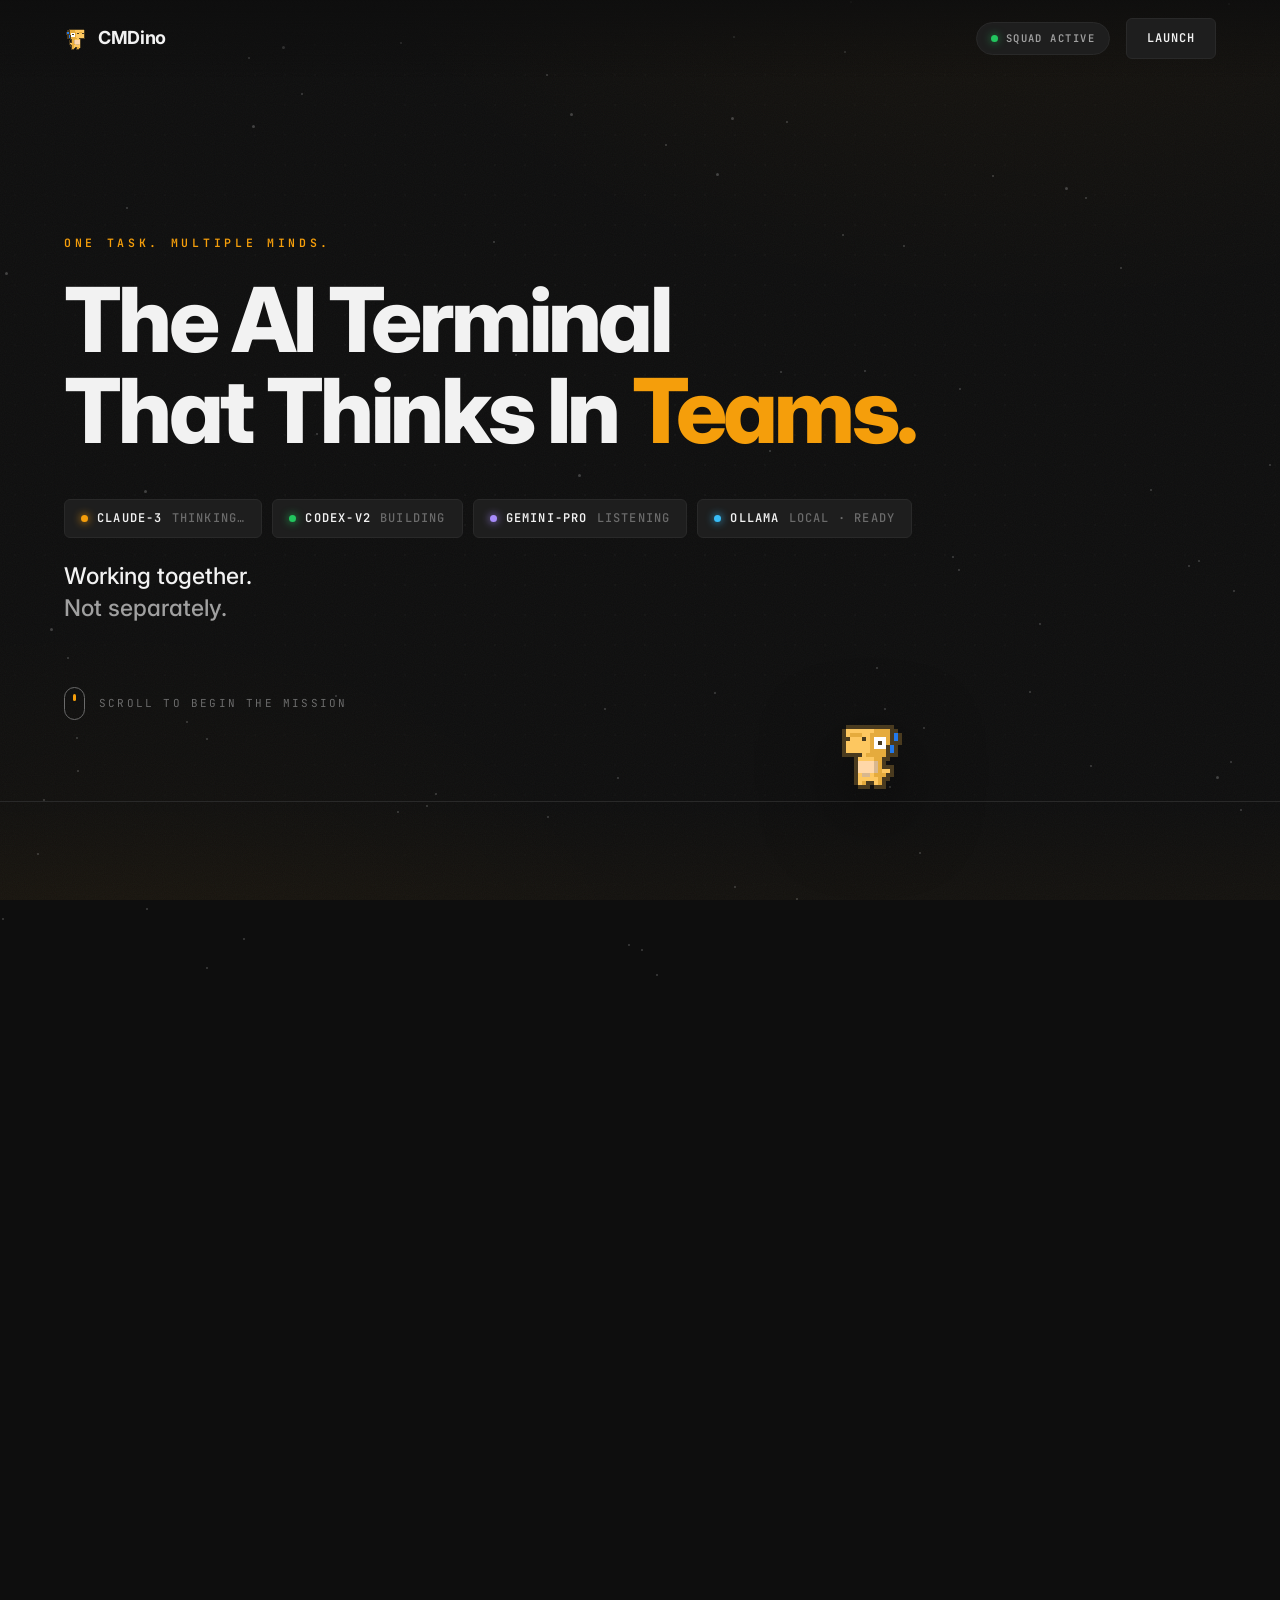
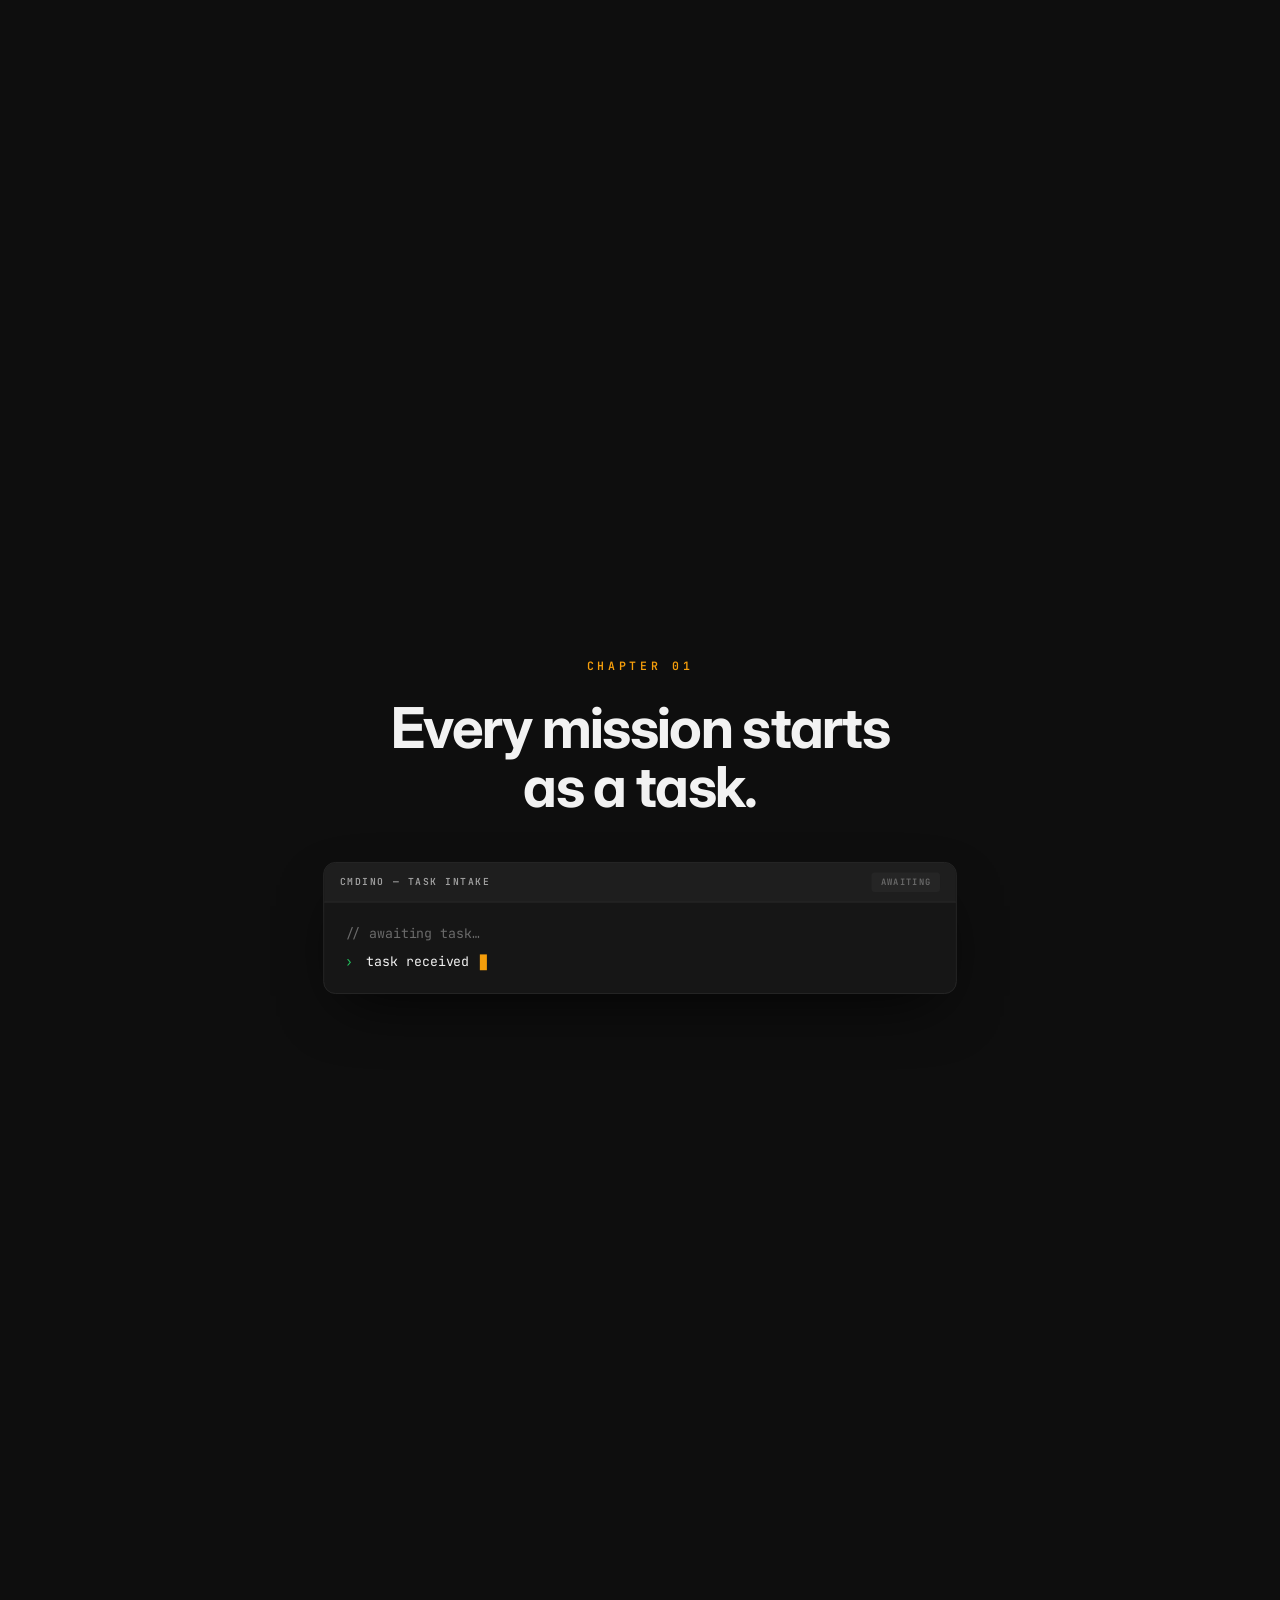
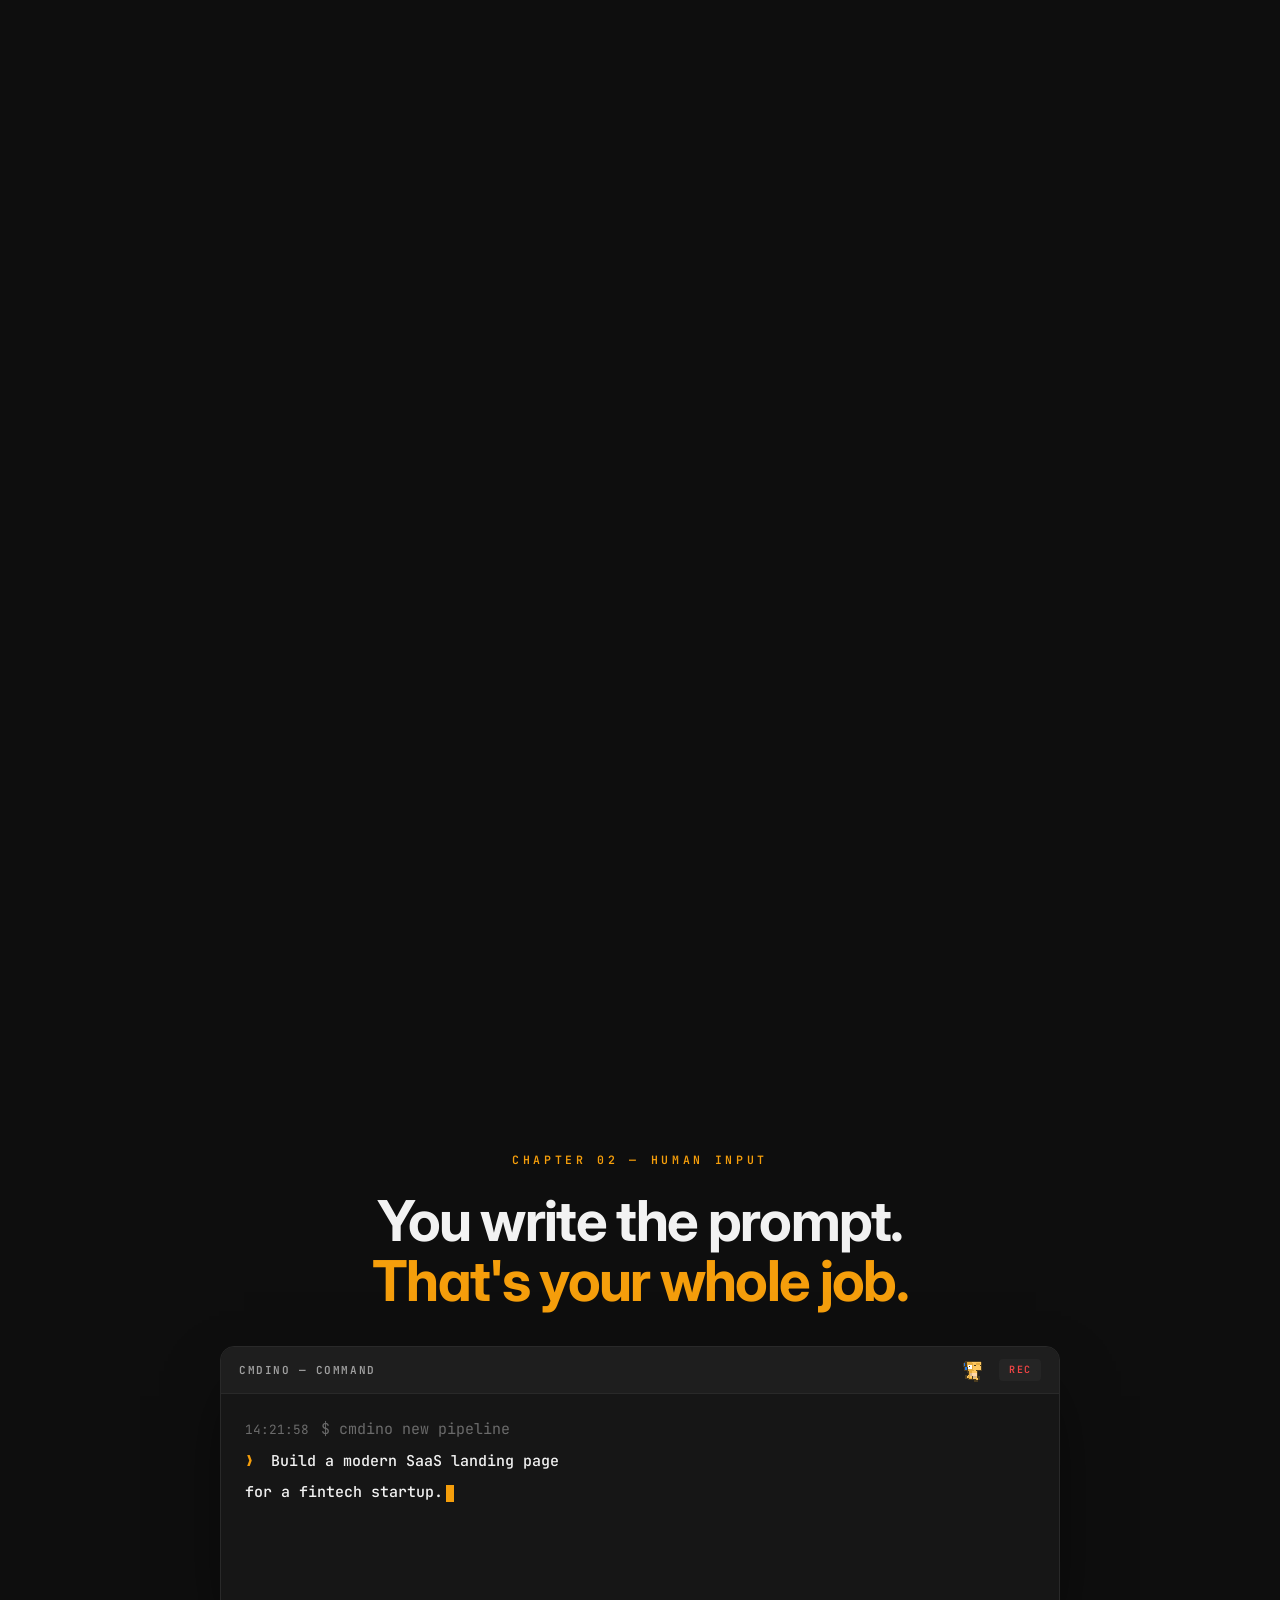
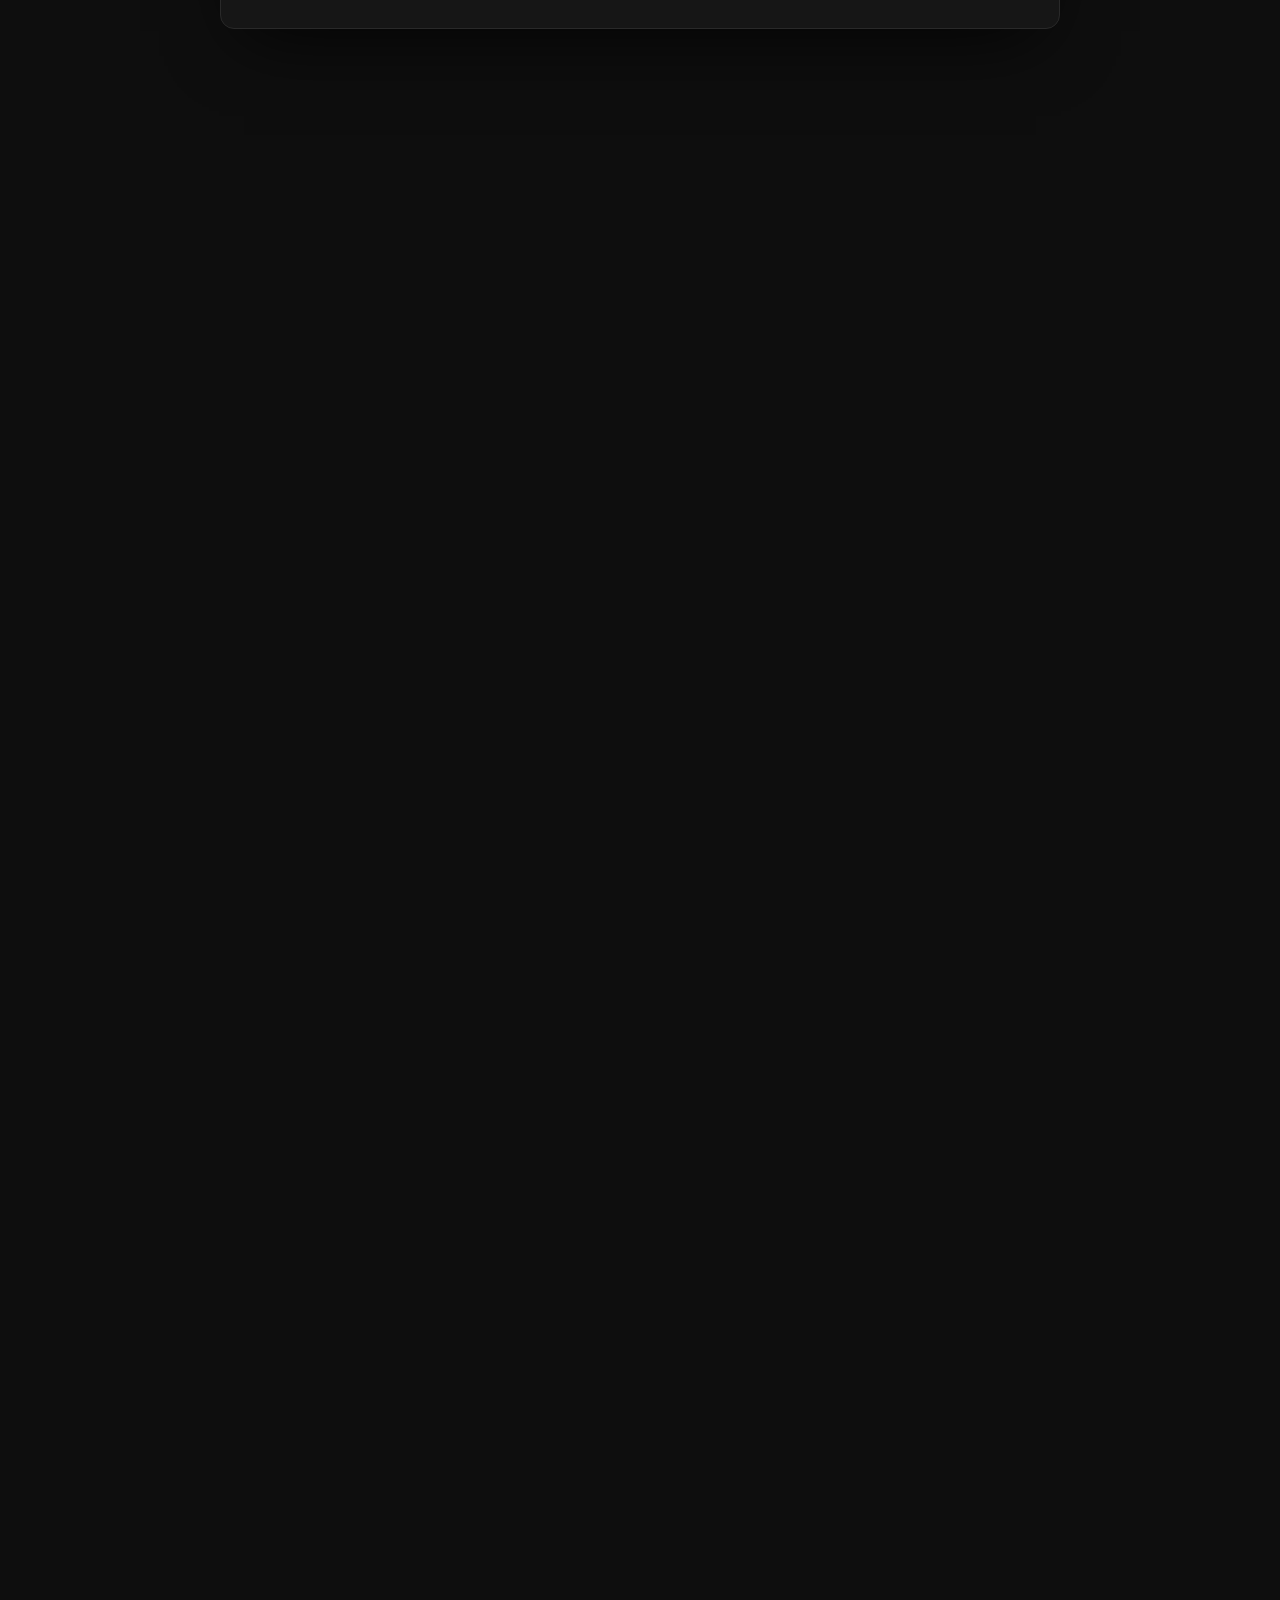
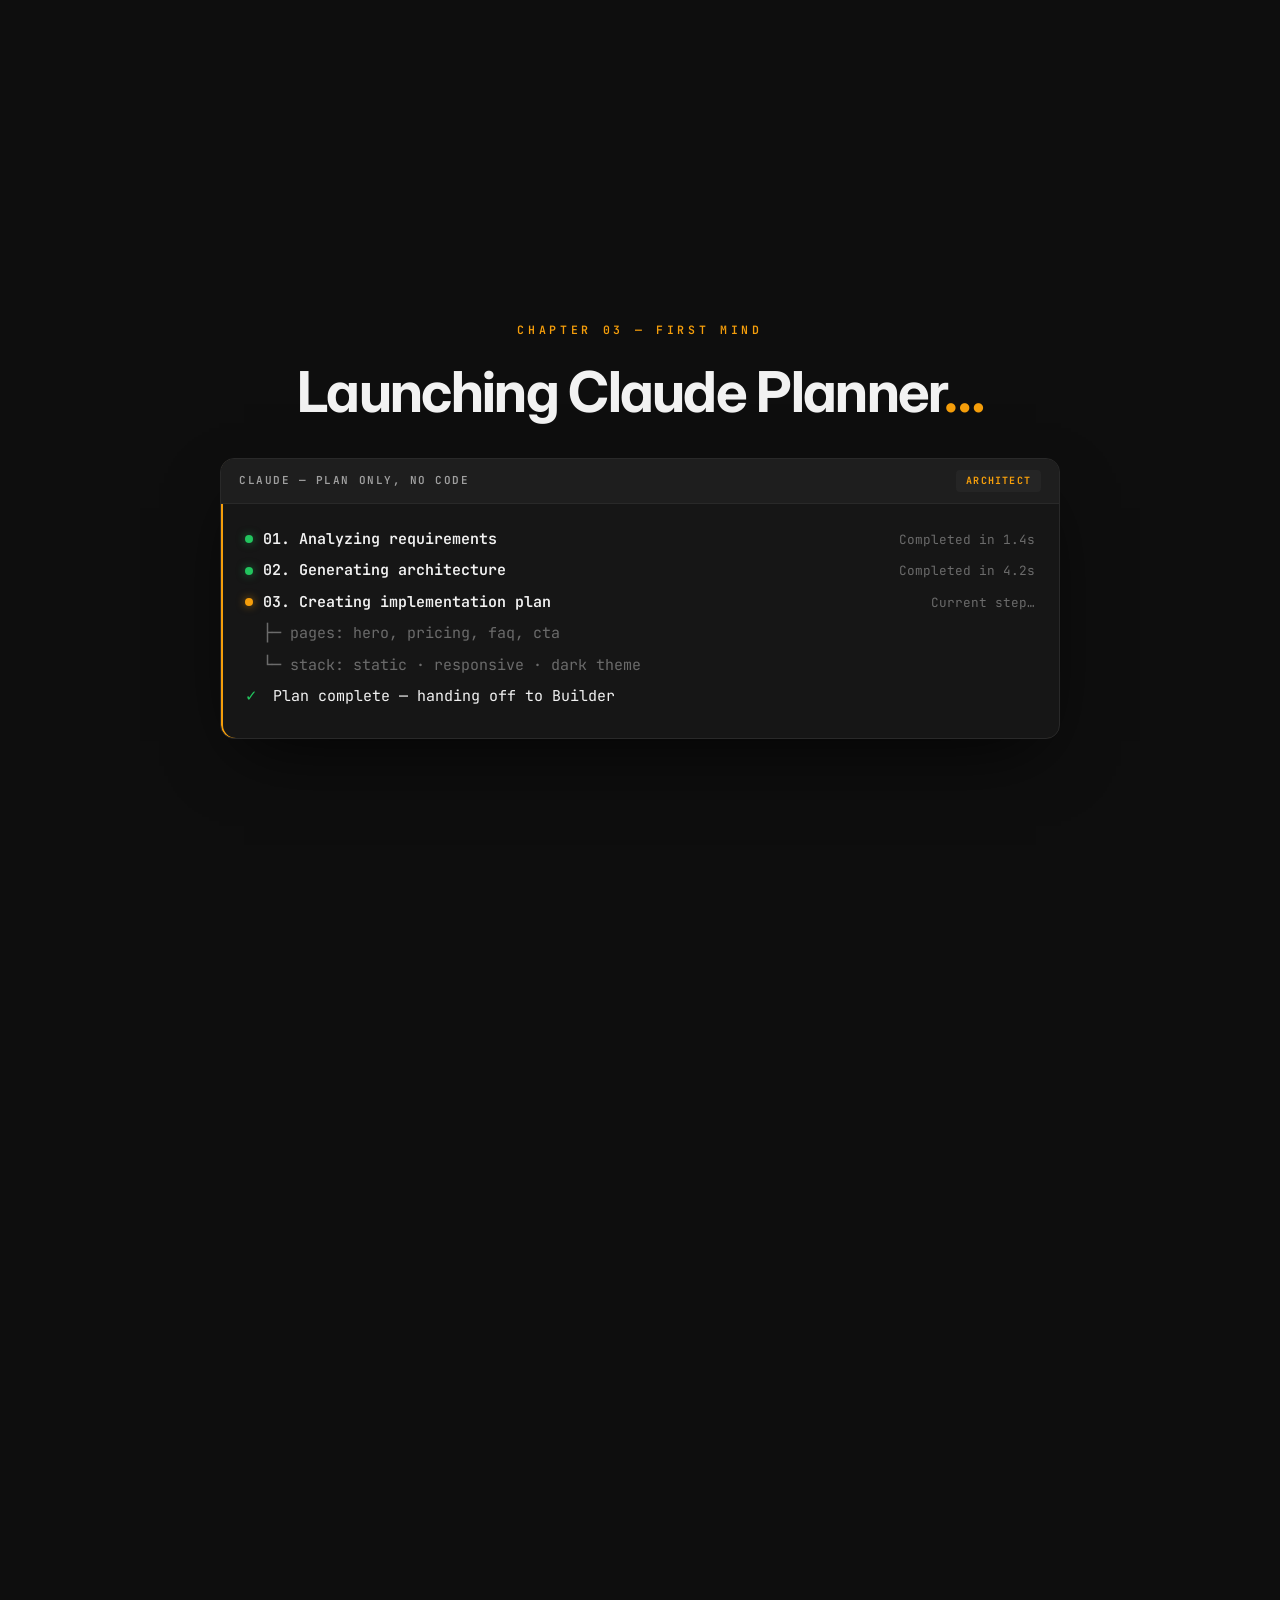
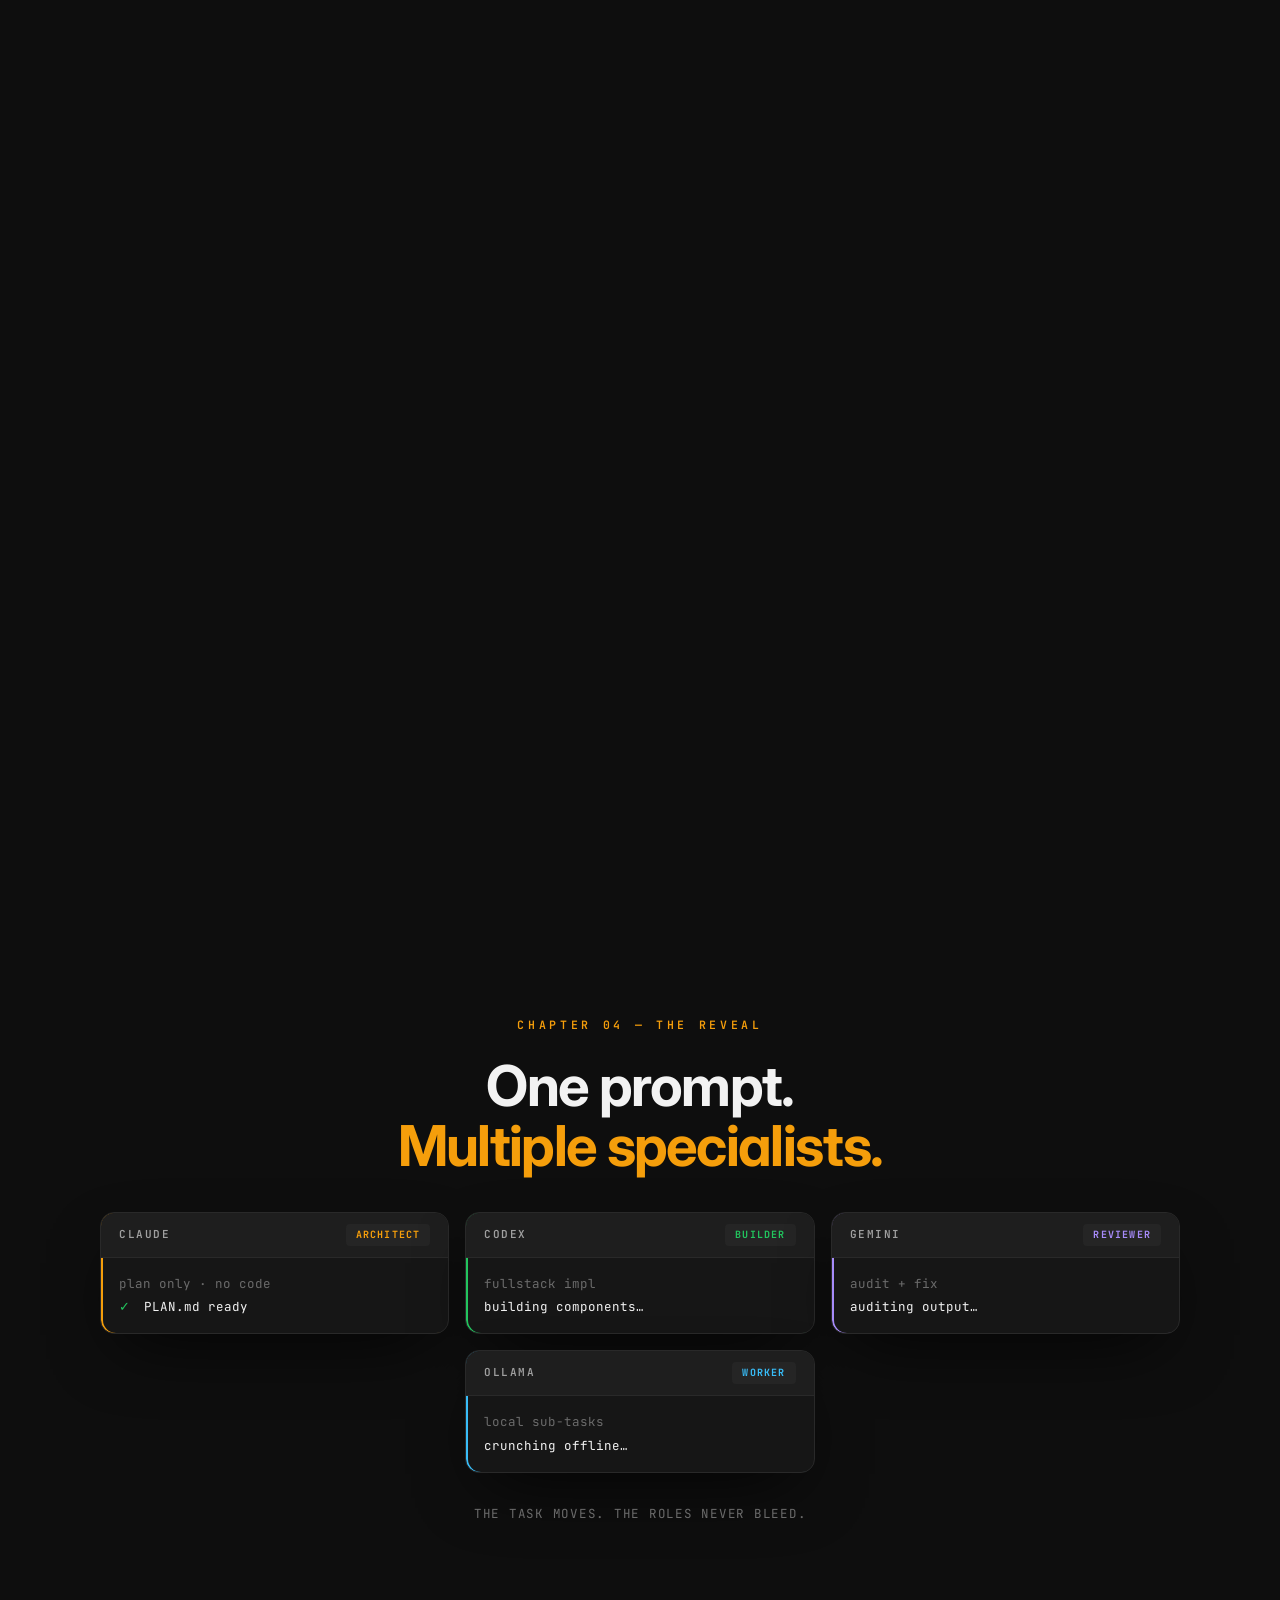
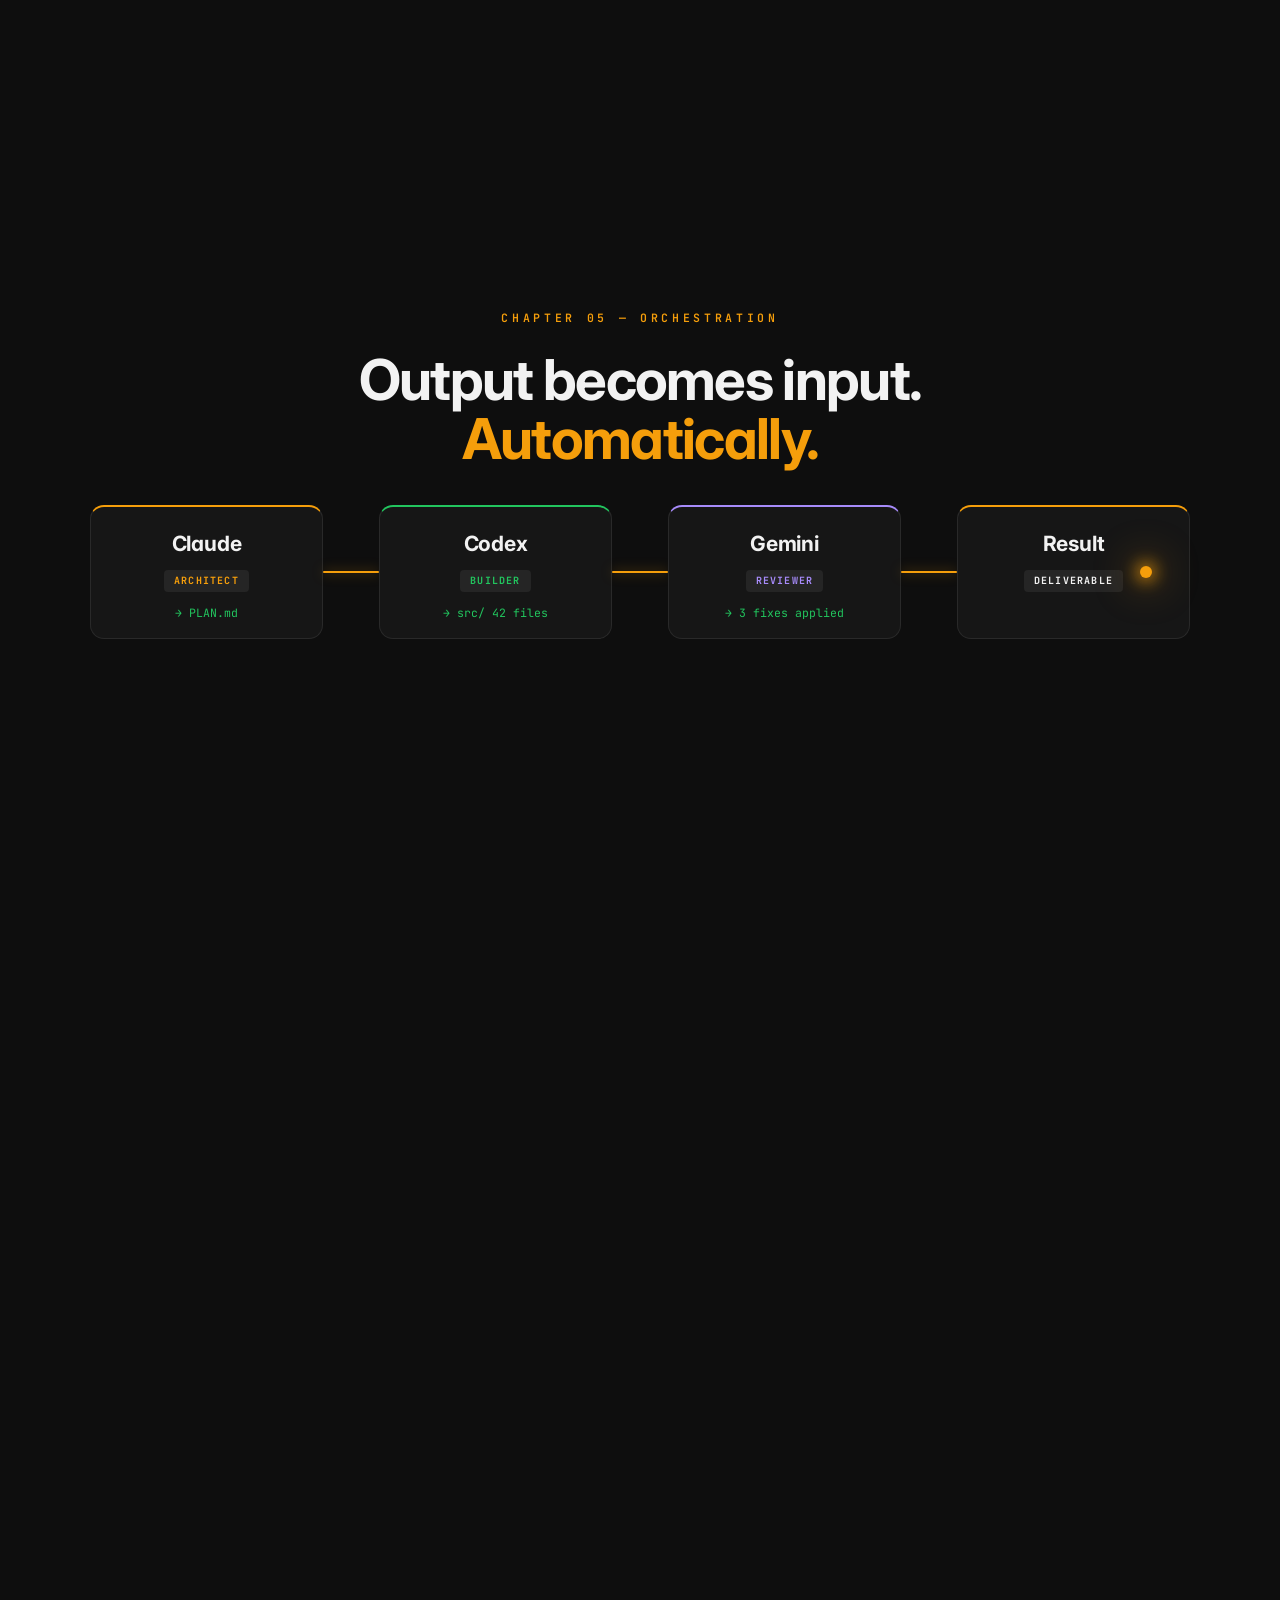
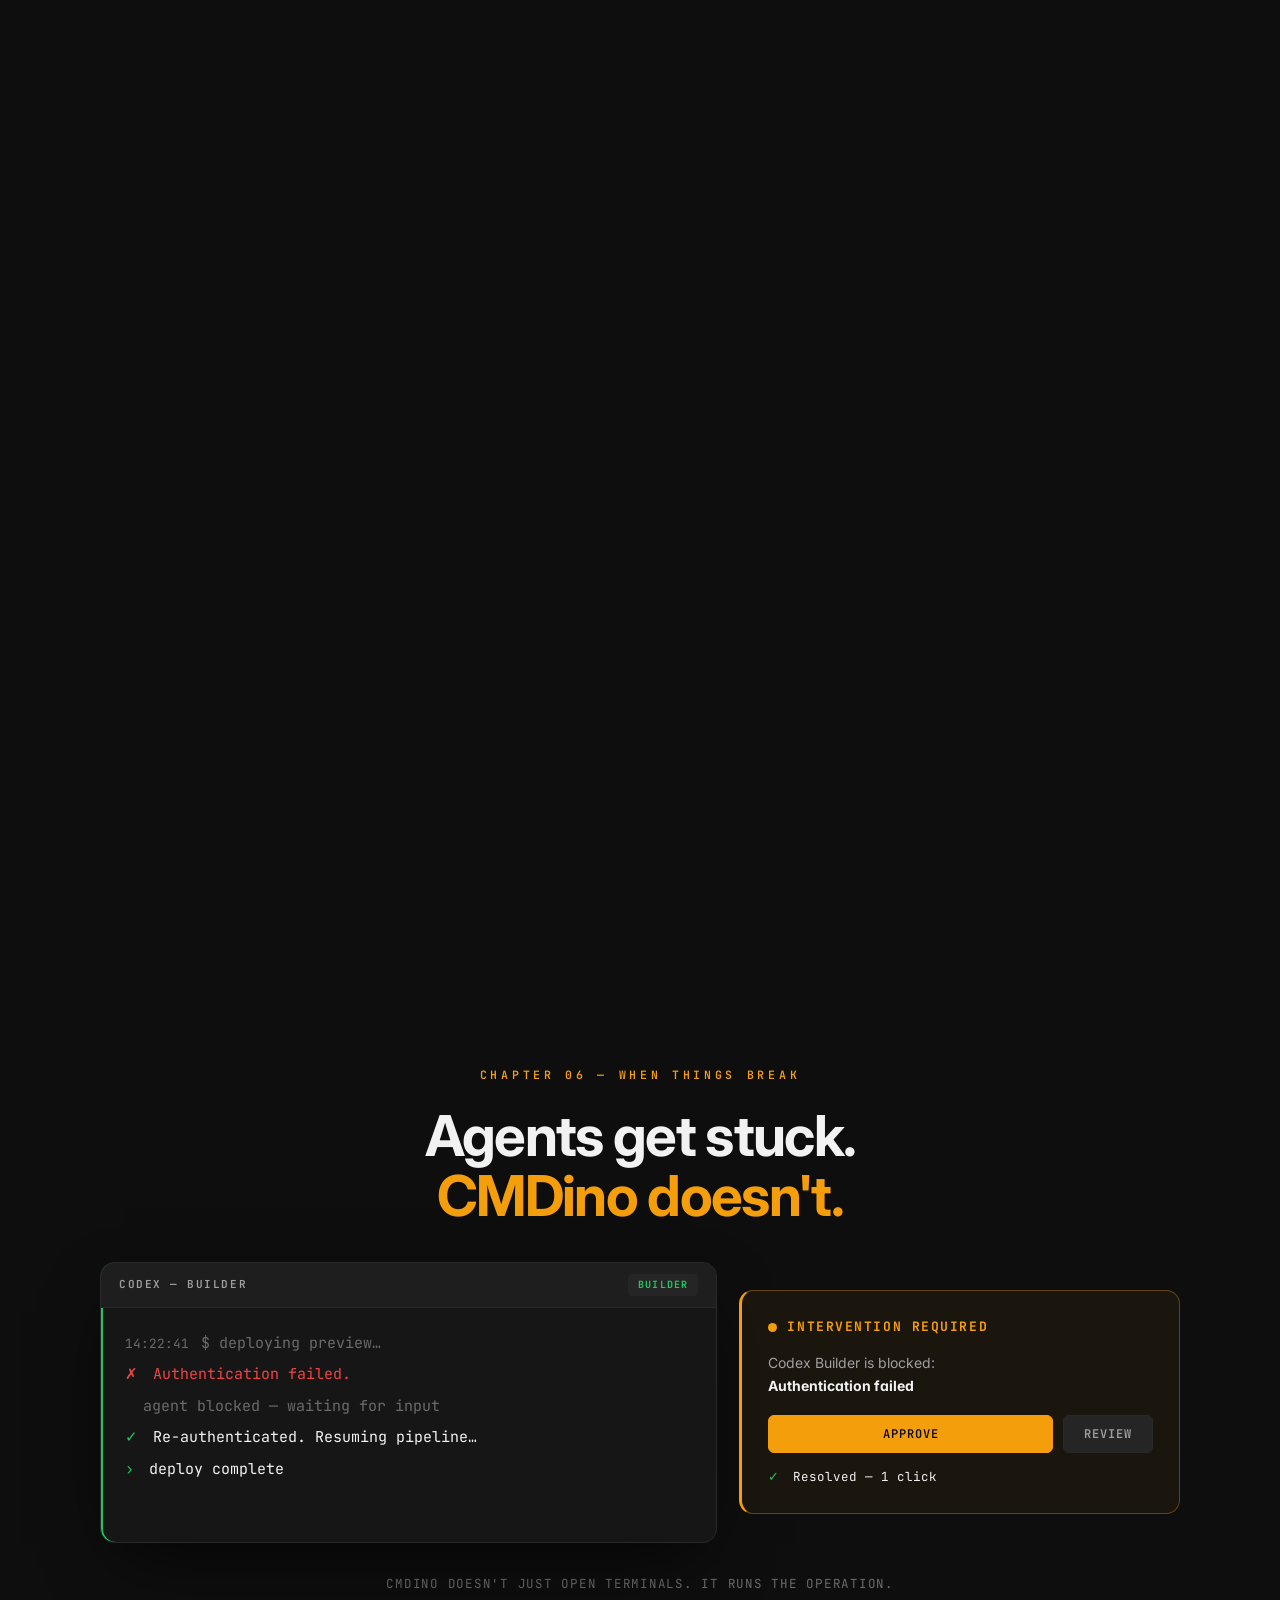
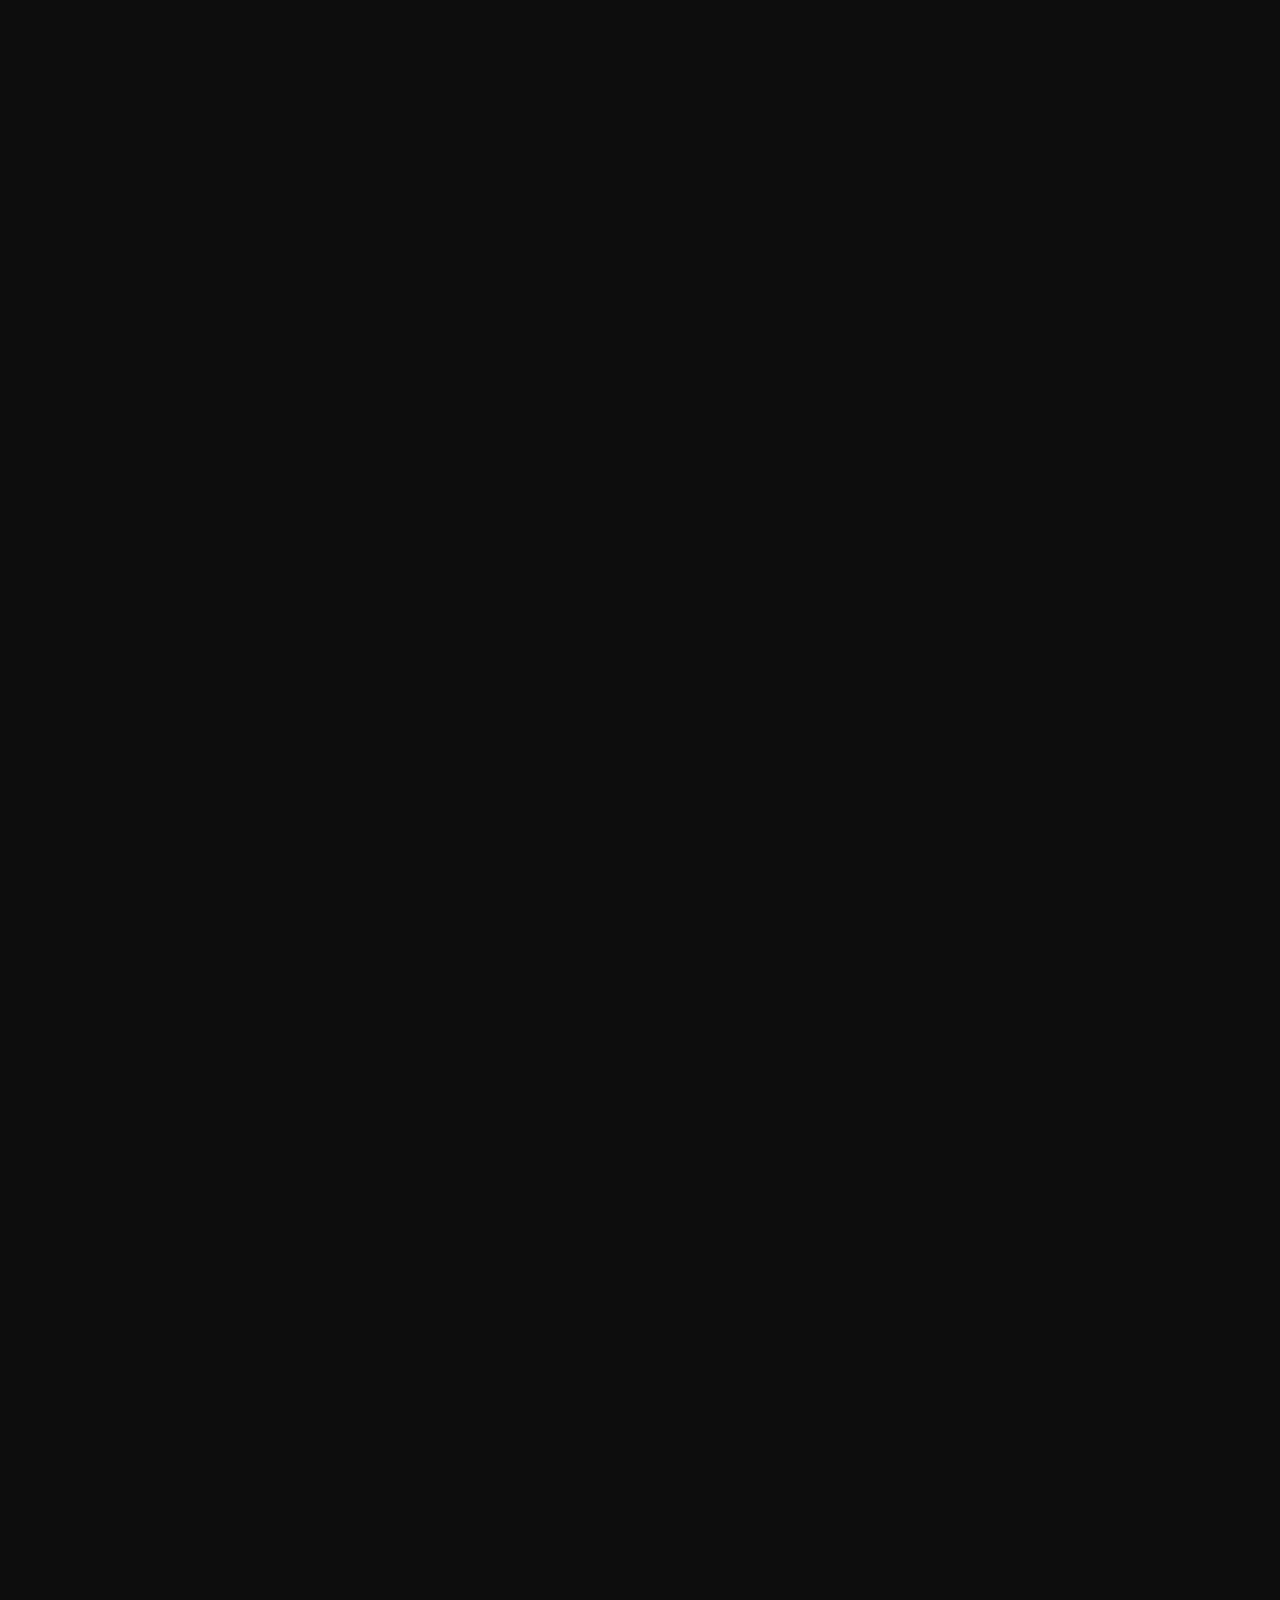
==== index.html @ 9e2d25c4 "Initial commit" ====
<!DOCTYPE html>
<html lang="en">
<head>
<meta charset="UTF-8">
<meta name="viewport" content="width=device-width, initial-scale=1.0">
<title>CMDino — The AI Terminal That Thinks In Teams</title>
<meta name="description" content="CMDino is a multi-agent AI terminal cockpit. Run Claude, Codex, Gemini and Ollama side-by-side and wire them into automated pipelines.">
<link rel="icon" href="data:image/svg+xml,<svg xmlns='http://www.w3.org/2000/svg' viewBox='0 0 100 100'><text y='.9em' font-size='90'>🦖</text></svg>">
<link rel="preconnect" href="https://fonts.googleapis.com">
<link rel="preconnect" href="https://fonts.gstatic.com" crossorigin>
<link href="https://fonts.googleapis.com/css2?family=Inter:wght@400;500;600;700;800&family=JetBrains+Mono:wght@400;500;600;700&display=swap" rel="stylesheet">
<link rel="stylesheet" href="css/style.css">
</head>
<body>

<!-- ambient backdrop -->
<div class="backdrop" aria-hidden="true">
  <div class="bg-gradient"></div>
  <div class="bg-stars" id="stars"></div>
  <div class="bg-grid"></div>
  <div class="bg-noise"></div>
  <div class="ground"></div>
</div>

<!-- scroll progress -->
<div class="progress-bar" id="progressBar" aria-hidden="true"></div>

<!-- header -->
<header class="site-header">
  <a class="wordmark" href="#hero"><span class="logo-dino"></span>CMDino</a>
  <div class="header-right">
    <span class="squad-pill"><i class="sq-dot"></i>SQUAD ACTIVE</span>
    <a class="btn btn-ghost" href="#final">Launch</a>
  </div>
</header>

<!-- the traveling dino (the task) -->
<div class="dino-layer" aria-hidden="true">
  <div class="dino" id="dino"><div class="dino-sprite" id="dinoSprite"></div></div>
</div>

<main>

<!-- ════ 1 · HERO ════ -->
<section class="scene" id="hero" data-scene>
  <div class="vp">
    <div class="hero-inner fade-by-p">
      <p class="kicker">One Task. Multiple Minds.</p>
      <h1 class="display">The AI Terminal<br>That Thinks In <em>Teams.</em></h1>
      <ul class="agent-list">
        <li class="ap-claude"><i class="dot"></i>CLAUDE-3 <span>THINKING…</span></li>
        <li class="ap-codex"><i class="dot"></i>CODEX-V2 <span>BUILDING</span></li>
        <li class="ap-gemini"><i class="dot"></i>GEMINI-PRO <span>LISTENING</span></li>
        <li class="ap-ollama"><i class="dot"></i>OLLAMA <span>LOCAL · READY</span></li>
      </ul>
      <p class="hero-sub">Working together.<br><span class="dim">Not separately.</span></p>
      <div class="scroll-hint"><span class="mouse"></span>Scroll to begin the mission</div>
    </div>
  </div>
</section>

<!-- ════ 2 · THE PROMPT ════ -->
<section class="scene" id="prompt" data-scene>
  <div class="vp">
    <div class="scene-head" data-at="0.05">
      <p class="kicker">Chapter 01</p>
      <h2 class="display-sm">Every mission starts<br>as a task.</h2>
    </div>
    <div class="term term-portal" data-at="0.18">
      <div class="term-bar">
        <span class="term-title">CMDINO — TASK INTAKE</span>
        <span class="stat stat-idle">AWAITING</span>
      </div>
      <div class="term-body">
        <p class="tline dim">// awaiting task…</p>
        <p class="tline portal-line" data-at="0.8"><span class="ok">›</span> task received <span class="caret"></span></p>
      </div>
      <div class="portal-glow"></div>
    </div>
  </div>
</section>

<!-- ════ 3 · HUMAN INPUT ════ -->
<section class="scene" id="input" data-scene>
  <div class="vp">
    <div class="scene-head" data-at="0.03">
      <p class="kicker">Chapter 02 — Human Input</p>
      <h2 class="display-sm">You write the prompt.<br><em>That's your whole job.</em></h2>
    </div>
    <div class="term term-wide" data-at="0.08">
      <div class="term-bar">
        <span class="term-title">CMDINO — COMMAND</span>
        <span class="mini-dino" data-anim="walk"></span>
        <span class="stat stat-live">REC</span>
      </div>
      <div class="term-body term-tall">
        <p class="tline dim"><span class="ts">14:21:58</span>$ cmdino new pipeline</p>
        <p class="tline typed-line"><span class="prompt-sign">❯</span> <span id="typedText"></span><span class="caret"></span></p>
        <p class="tline sent-line" data-at="0.92"><span class="ok">✓</span> prompt queued — routing to pipeline</p>
      </div>
    </div>
  </div>
</section>

<!-- ════ 4 · CLAUDE PLANNER ════ -->
<section class="scene" id="planner" data-scene>
  <div class="vp">
    <div class="scene-head" data-at="0.03">
      <p class="kicker">Chapter 03 — First Mind</p>
      <h2 class="display-sm">Launching Claude Planner<span class="blink-dots">…</span></h2>
    </div>
    <div class="term term-wide abar-claude" data-at="0.08">
      <div class="term-bar">
        <span class="term-title">CLAUDE — PLAN ONLY, NO CODE</span>
        <span class="role-tag tag-claude">Architect</span>
      </div>
      <div class="term-body term-tall">
        <p class="tline step" data-at="0.22"><i class="sdot done"></i><b>01. Analyzing requirements</b><span class="sub">Completed in 1.4s</span></p>
        <p class="tline step" data-at="0.38"><i class="sdot done"></i><b>02. Generating architecture</b><span class="sub">Completed in 4.2s</span></p>
        <p class="tline step" data-at="0.54"><i class="sdot now"></i><b>03. Creating implementation plan</b><span class="sub">Current step…</span></p>
        <p class="tline dim" data-at="0.66">  ├─ pages: hero, pricing, faq, cta</p>
        <p class="tline dim" data-at="0.74">  └─ stack: static · responsive · dark theme</p>
        <p class="tline plan-done" data-at="0.84"><span class="ok">✓</span> Plan complete — handing off to Builder</p>
      </div>
      <div class="file-chip plan-chip" data-at="0.84"><span class="fc-icon">▤</span>PLAN.md</div>
    </div>
  </div>
</section>

<!-- ════ 5 · PIPELINE REVEAL ════ -->
<section class="scene" id="pipeline" data-scene>
  <div class="vp">
    <div class="scene-head" data-at="0.03">
      <p class="kicker">Chapter 04 — The Reveal</p>
      <h2 class="display-sm">One prompt.<br><em>Multiple specialists.</em></h2>
    </div>
    <div class="pipeline-grid">
      <div class="term term-mini abar-claude" data-at="0.1">
        <div class="term-bar"><span class="term-title">CLAUDE</span><span class="role-tag tag-claude">Architect</span></div>
        <div class="term-body"><p class="tline dim">plan only · no code</p><p class="tline"><span class="ok">✓</span> PLAN.md ready</p></div>
      </div>
      <div class="term term-mini abar-codex" data-at="0.32">
        <div class="term-bar"><span class="term-title">CODEX</span><span class="role-tag tag-codex">Builder</span></div>
        <div class="term-body"><p class="tline dim">fullstack impl</p><p class="tline">building components<span class="ellip">…</span></p></div>
      </div>
      <div class="term term-mini abar-gemini" data-at="0.54">
        <div class="term-bar"><span class="term-title">GEMINI</span><span class="role-tag tag-gemini">Reviewer</span></div>
        <div class="term-body"><p class="tline dim">audit + fix</p><p class="tline">auditing output<span class="ellip">…</span></p></div>
      </div>
      <div class="term term-mini term-worker abar-ollama" data-at="0.74">
        <div class="term-bar"><span class="term-title">OLLAMA</span><span class="role-tag tag-ollama">Worker</span></div>
        <div class="term-body"><p class="tline dim">local sub-tasks</p><p class="tline">crunching offline<span class="ellip">…</span></p></div>
      </div>
    </div>
    <p class="scene-note" data-at="0.86">The task moves. The roles never bleed.</p>
  </div>
</section>

<!-- ════ 6 · ORCHESTRATION ════ -->
<section class="scene" id="orchestration" data-scene>
  <div class="vp">
    <div class="scene-head" data-at="0.03">
      <p class="kicker">Chapter 05 — Orchestration</p>
      <h2 class="display-sm">Output becomes input.<br><em>Automatically.</em></h2>
    </div>
    <div class="orchestra" id="orchestra">
      <div class="node abar-claude" data-at="0.15"><span class="node-name">Claude</span><span class="node-role tag-claude">Architect</span><span class="node-out" data-at="0.3">→ PLAN.md</span></div>
      <div class="wire" id="wire1"><i class="spark"></i></div>
      <div class="node abar-codex" data-at="0.38"><span class="node-name">Codex</span><span class="node-role tag-codex">Builder</span><span class="node-out" data-at="0.52">→ src/ 42 files</span></div>
      <div class="wire" id="wire2"><i class="spark"></i></div>
      <div class="node abar-gemini" data-at="0.6"><span class="node-name">Gemini</span><span class="node-role tag-gemini">Reviewer</span><span class="node-out" data-at="0.74">→ 3 fixes applied</span></div>
      <div class="wire" id="wire3"><i class="spark"></i></div>
      <div class="node node-result" data-at="0.82"><span class="node-name">Result</span><span class="node-role tag-result">Deliverable</span><span class="node-out" data-at="0.9">✓ shipped</span></div>
      <div class="packet" id="packet"></div>
    </div>
    <p class="scene-note" data-at="0.9">No copy-paste between tools. CMDino routes everything.</p>
  </div>
</section>

<!-- ════ 7 · NEEDS ATTENTION ════ -->
<section class="scene" id="attention" data-scene>
  <div class="vp">
    <div class="alert-vignette" data-at="0.22"></div>
    <div class="scene-head" data-at="0.03">
      <p class="kicker">Chapter 06 — When Things Break</p>
      <h2 class="display-sm">Agents get stuck.<br><em>CMDino doesn't.</em></h2>
    </div>
    <div class="attention-row">
      <div class="term term-wide term-alertable abar-codex" data-at="0.08">
        <div class="term-bar"><span class="term-title">CODEX — BUILDER</span><span class="role-tag tag-codex">Builder</span></div>
        <div class="term-body term-tall">
          <p class="tline dim"><span class="ts">14:22:41</span>$ deploying preview…</p>
          <p class="tline err" data-at="0.22"><span class="bad">✗</span> Authentication failed.</p>
          <p class="tline dim" data-at="0.28">  agent blocked — waiting for input</p>
          <p class="tline" data-at="0.66"><span class="ok">✓</span> Re-authenticated. Resuming pipeline…</p>
          <p class="tline" data-at="0.78"><span class="ok">›</span> deploy complete</p>
        </div>
      </div>
      <aside class="attn-panel" data-at="0.34">
        <p class="attn-title"><i class="pulse-dot"></i>Intervention Required</p>
        <p class="attn-desc">Codex Builder is blocked:<br><strong>Authentication failed</strong></p>
        <div class="attn-actions">
          <button class="btn btn-solid attn-btn" data-at="0.5" type="button">Approve</button>
          <button class="btn btn-ghost2" type="button">Review</button>
        </div>
        <p class="attn-resolved" data-at="0.66"><span class="ok">✓</span> Resolved — 1 click</p>
      </aside>
    </div>
    <p class="scene-note" data-at="0.88">CMDino doesn't just open terminals. It runs the operation.</p>
  </div>
</section>

<!-- ════ 8 · CONTEXT LIBRARY ════ -->
<section class="scene" id="context" data-scene>
  <div class="vp">
    <div class="scene-head" data-at="0.03">
      <p class="kicker">Chapter 07 — Context Library</p>
      <h2 class="display-sm">Feed every agent<br><em>the same truth.</em></h2>
    </div>
    <div class="context-field" id="contextField">
      <div class="file-chip float-chip" id="chip0" data-at="0.06" style="--fx:22%;--fy:18%;--fd:0s"><span class="fc-icon">▤</span>README.md</div>
      <div class="file-chip float-chip" id="chip1" data-at="0.1" style="--fx:60%;--fy:8%;--fd:.6s"><span class="fc-icon">◫</span>design.png</div>
      <div class="file-chip float-chip" id="chip2" data-at="0.14" style="--fx:38%;--fy:34%;--fd:1.1s"><span class="fc-icon">▤</span>notes.txt</div>
      <div class="file-chip float-chip" id="chip3" data-at="0.18" style="--fx:74%;--fy:30%;--fd:1.6s"><span class="fc-icon">⧉</span>api-spec.json</div>
      <div class="context-dock" id="contextDock" data-at="0.1">
        <span class="dock-icon">⌸</span>
        <span class="dock-label">CONTEXT LIBRARY</span>
        <span class="dock-count" id="dockCount">0 / 4</span>
      </div>
    </div>
    <p class="scene-note" data-at="0.85">Attach files once. Inject them into any running agent.</p>
  </div>
</section>

<!-- ════ 9 · MEMORY ════ -->
<section class="scene scene-cave" id="memory" data-scene>
  <div class="vp">
    <div class="cave-shade"></div>
    <div class="scene-head" data-at="0.05">
      <p class="kicker">Chapter 08 — Memory</p>
      <h2 class="display-sm">Agents don't<br><em>start from zero.</em></h2>
    </div>
    <div class="cave-walls">
      <div class="wall-rune" data-at="0.25" style="--wx:16%;--wy:30%"><span class="fc-icon">▤</span>PLAN.md<small>written by Architect</small></div>
      <div class="wall-rune" data-at="0.45" style="--wx:66%;--wy:22%"><span class="fc-icon">◈</span>MEMORY.md<small>persists across runs</small></div>
      <div class="wall-rune rune-faint" data-at="0.6" style="--wx:42%;--wy:48%"><span class="fc-icon">↻</span>last session<small>decisions remembered</small></div>
    </div>
    <p class="scene-note" data-at="0.8">Every run reads the trail the last one left behind.</p>
  </div>
</section>

<!-- ════ 10 · OUTPUT LIBRARY ════ -->
<section class="scene" id="output" data-scene>
  <div class="vp">
    <div class="burst" id="burst"></div>
    <div class="scene-head" data-at="0.03">
      <p class="kicker">Chapter 09 — Output Library</p>
      <h2 class="display-sm">From conversation<br><em>to deliverable.</em></h2>
    </div>
    <div class="converge-lines" aria-hidden="true">
      <i class="cv-line" style="--ca:-24deg"></i><i class="cv-line" style="--ca:-8deg"></i>
      <i class="cv-line" style="--ca:8deg"></i><i class="cv-line" style="--ca:24deg"></i>
    </div>
    <div class="product-cards">
      <div class="p-card" data-at="0.42"><span class="p-ico">🌐</span><strong>Website</strong><small>CMDINO_RESULT</small></div>
      <div class="p-card" data-at="0.52"><span class="p-ico">📱</span><strong>App</strong><small>CMDINO_RESULT</small></div>
      <div class="p-card" data-at="0.62"><span class="p-ico">⚙</span><strong>API</strong><small>CMDINO_RESULT</small></div>
      <div class="p-card" data-at="0.72"><span class="p-ico">▦</span><strong>Dashboard</strong><small>CMDINO_RESULT</small></div>
    </div>
    <p class="scene-note" data-at="0.86">Every result block is captured, browsable, reattachable.</p>
  </div>
</section>

<!-- ════ 11 · PRODUCT REVEAL ════ -->
<section class="scene" id="product" data-scene>
  <div class="vp">
    <div class="scene-head" data-at="0.03">
      <p class="kicker">Chapter 10 — The Payoff</p>
      <h2 class="display-sm">You saw the process.<br><em>Here's the product.</em></h2>
    </div>
    <div class="browser" data-at="0.12">
      <div class="browser-bar">
        <span class="url-pill">novapay.app — built by the pipeline</span>
        <span class="stat stat-ok">LIVE</span>
      </div>
      <div class="browser-page">
        <div class="bp-nav"><span class="bp-logo">◆ NovaPay</span><span class="bp-links"><i></i><i></i><i></i></span><span class="bp-cta">Get started</span></div>
        <div class="bp-hero">
          <h3 data-at="0.3">Banking that moves<br>at your speed.</h3>
          <p data-at="0.38" class="bp-sub">Instant settlements. Zero friction. Built for modern teams.</p>
          <span class="bp-btn" data-at="0.44">Open an account</span>
        </div>
        <div class="bp-stats">
          <div class="bp-stat" data-at="0.52"><strong>99.99%</strong><small>uptime</small></div>
          <div class="bp-stat" data-at="0.58"><strong>$2.4B</strong><small>processed</small></div>
          <div class="bp-stat" data-at="0.64"><strong>14ms</strong><small>latency</small></div>
        </div>
        <div class="bp-chart" data-at="0.72">
          <i style="--h:34%"></i><i style="--h:52%"></i><i style="--h:40%"></i><i style="--h:66%"></i>
          <i style="--h:58%"></i><i style="--h:78%"></i><i style="--h:70%"></i><i style="--h:92%"></i>
        </div>
      </div>
    </div>
  </div>
</section>

<!-- ════ 12 · CMDINO WORKSPACE ════ -->
<section class="scene" id="workspace" data-scene>
  <div class="vp">
    <div class="scene-head" data-at="0.03">
      <p class="kicker">Chapter 11 — Zoom Out</p>
      <h2 class="display-sm">Your AI<br><em>Operations Center.</em></h2>
    </div>
    <div class="ws-grid" id="wsGrid">
      <div class="term term-cell abar-claude" data-at="0.1"><div class="term-bar"><span class="role-tag tag-claude">Architect</span><span class="stat stat-busy">THINKING…</span></div><div class="term-body"><p class="tline dim">planning…<span class="caret"></span></p></div></div>
      <div class="term term-cell abar-codex" data-at="0.16"><div class="term-bar"><span class="role-tag tag-codex">Builder 1</span><span class="stat stat-busy">ACTIVE</span></div><div class="term-body"><p class="tline dim">src/app.tsx<span class="caret"></span></p></div></div>
      <div class="term term-cell abar-codex" data-at="0.22"><div class="term-bar"><span class="role-tag tag-codex">Builder 2</span><span class="stat stat-busy">ACTIVE</span></div><div class="term-body"><p class="tline dim">api routes<span class="caret"></span></p></div></div>
      <div class="term term-cell abar-gemini" data-at="0.28"><div class="term-bar"><span class="role-tag tag-gemini">Reviewer</span><span class="stat stat-idle">PASS 2</span></div><div class="term-body"><p class="tline dim">audit pass 2<span class="caret"></span></p></div></div>
      <div class="term term-cell cell-center" data-at="0.34"><div class="term-bar"><span class="role-tag tag-result">Pipeline</span><span class="stat stat-ok">NOMINAL</span></div><div class="term-body"><p class="tline"><span class="ok">›</span> plan → build → review</p></div></div>
      <div class="term term-cell abar-ollama" data-at="0.4"><div class="term-bar"><span class="role-tag tag-ollama">Worker 1</span><span class="stat stat-idle">LOCAL</span></div><div class="term-body"><p class="tline dim">local llm<span class="caret"></span></p></div></div>
      <div class="term term-cell abar-ollama" data-at="0.46"><div class="term-bar"><span class="role-tag tag-ollama">Worker 2</span><span class="stat stat-idle">LOCAL</span></div><div class="term-body"><p class="tline dim">batch jobs<span class="caret"></span></p></div></div>
      <div class="term term-cell" data-at="0.52"><div class="term-bar"><span class="role-tag tag-lib">Context</span></div><div class="term-body"><p class="tline dim">4 files attached</p></div></div>
      <div class="term term-cell" data-at="0.58"><div class="term-bar"><span class="role-tag tag-lib">Outputs</span></div><div class="term-body"><p class="tline dim">12 results captured</p></div></div>
    </div>
    <p class="scene-note" data-at="0.8">Every agent. Every file. Every output. One cockpit.</p>
  </div>
</section>

<!-- ════ 13 · FINAL CTA ════ -->
<section class="scene" id="final" data-scene>
  <div class="vp">
    <div class="skyline" aria-hidden="true">
      <i style="--tw:9%;--th:34%;--tx:4%"></i><i style="--tw:7%;--th:52%;--tx:15%"></i>
      <i style="--tw:11%;--th:42%;--tx:24%"></i><i style="--tw:8%;--th:64%;--tx:64%"></i>
      <i style="--tw:10%;--th:48%;--tx:74%"></i><i style="--tw:7%;--th:38%;--tx:86%"></i>
    </div>
    <div class="final-inner">
      <ul class="agent-chips" data-at="0.1">
        <li class="tag-claude">Claude</li><li class="tag-codex">Codex</li>
        <li class="tag-gemini">Gemini</li><li class="tag-ollama">Ollama</li>
      </ul>
      <h2 class="display" data-at="0.18">Stop managing AI tools.<br><em>Start directing AI teams.</em></h2>
      <p class="final-sub" data-at="0.28"><strong>CMDino</strong> — Multi-Agent AI Terminal Cockpit</p>
      <a class="btn btn-cta" href="#" data-at="0.36">Launch Your First Pipeline <span class="cta-arrow">→</span></a>
    </div>
    <footer class="site-footer">
      <span>© 2026 CMDino · MIT</span>
      <span class="dim">Dino sprites: <a href="https://arks.itch.io/dino-characters" target="_blank" rel="noopener">Arks</a> · <a href="https://demching.itch.io/dino-family" target="_blank" rel="noopener">Dino Family by DemChing</a></span>
    </footer>
  </div>
</section>

</main>

<script src="js/main.js"></script>
</body>
</html>
---- css/style.css ----
/* ════════════════════════════════════════════
   CMDino — scroll-driven storytelling landing
   Design system: CMDino Mission Control
   (Superdesign export: neutral black · mono
   labels · amber actions · agent accent bars)
   ════════════════════════════════════════════ */

:root {
  --app-bg: #0e0e0e;
  --surface-0: #161616;
  --surface-1: #1e1e1e;
  --surface-2: #252525;
  --border-subtle: #292929;
  --border-bright: #3a3a3a;
  --text-main: #f2f2f2;
  --text-muted: #a0a0a0;
  --text-faint: #6b6b6b;

  --accent: #f59e0b;          /* primary action — amber */
  --agent-claude: #f59e0b;
  --agent-codex: #22c55e;
  --agent-gemini: #a78bfa;
  --agent-ollama: #38bdf8;
  --result: #f2f2f2;
  --ok: #22c55e;
  --bad: #ef4444;

  --radius-sm: 6px;
  --radius-lg: 14px;

  --font-body: "Inter", system-ui, sans-serif;
  --font-mono: "JetBrains Mono", ui-monospace, monospace;
  --ease: cubic-bezier(0.22, 1, 0.36, 1);
}

* { margin: 0; padding: 0; box-sizing: border-box; }
html { scroll-behavior: smooth; }
body {
  background: var(--app-bg);
  color: var(--text-main);
  font-family: var(--font-body);
  font-feature-settings: "cv02", "cv03", "cv04", "cv11";
  font-size: 16px;
  line-height: 1.6;
  overflow-x: hidden;
  -webkit-font-smoothing: antialiased;
}
a { color: inherit; text-decoration: none; }

/* ── ambient backdrop ─────────────────────── */
.backdrop { position: fixed; inset: 0; z-index: 0; pointer-events: none; }
.bg-gradient {
  position: absolute; inset: 0;
  background:
    radial-gradient(100vmax 70vmax at 80% -20%, rgba(245, 158, 11, 0.05), transparent 55%),
    radial-gradient(80vmax 60vmax at 8% 115%, rgba(245, 158, 11, 0.03), transparent 55%),
    var(--app-bg);
}
.bg-stars { position: absolute; inset: -10% 0; }
.bg-stars i {
  position: absolute; width: 2px; height: 2px; border-radius: 50%;
  background: rgba(242, 242, 242, 0.22);
  animation: twinkle 4s ease-in-out infinite;
  animation-delay: var(--td, 0s);
}
@keyframes twinkle { 0%, 100% { opacity: .1; } 50% { opacity: .45; } }
.bg-grid {
  position: absolute; inset: 0; opacity: .55;
  background-image: radial-gradient(rgba(242, 242, 242, 0.05) 1px, transparent 1.5px);
  background-size: 30px 30px;
  mask-image: radial-gradient(80% 70% at 50% 45%, #000 25%, transparent 100%);
  -webkit-mask-image: radial-gradient(80% 70% at 50% 45%, #000 25%, transparent 100%);
}
.bg-noise {
  position: absolute; inset: 0; opacity: .04;
  background-image: url("data:image/svg+xml,%3Csvg xmlns='http://www.w3.org/2000/svg' width='160' height='160'%3E%3Cfilter id='n'%3E%3CfeTurbulence type='fractalNoise' baseFrequency='0.9' numOctaves='2'/%3E%3C/filter%3E%3Crect width='160' height='160' filter='url(%23n)' opacity='1'/%3E%3C/svg%3E");
}
.ground {
  position: absolute; left: 0; right: 0; bottom: 0; height: 11vh;
  background: linear-gradient(180deg, transparent, rgba(245, 158, 11, 0.025));
  border-top: 1px solid var(--border-subtle);
}

/* ── progress + header ────────────────────── */
.progress-bar {
  position: fixed; top: 0; left: 0; right: 0; height: 2px; z-index: 60;
  background: var(--accent);
  transform-origin: 0 50%; transform: scaleX(0);
}
.site-header {
  position: fixed; top: 0; left: 0; right: 0; z-index: 50;
  display: flex; justify-content: space-between; align-items: center;
  padding: 18px clamp(20px, 5vw, 64px);
  background: linear-gradient(180deg, rgba(14, 14, 14, 0.85), transparent);
}
.wordmark {
  display: inline-flex; align-items: center; gap: 10px;
  font-weight: 700; font-size: 18px; letter-spacing: -0.02em;
}
.logo-dino {
  width: 24px; height: 24px; display: inline-block;
  background-image: url("../assets/dino-tard.png");
  background-repeat: no-repeat;
  image-rendering: pixelated;
  transform: scale(1.25);
}
.header-right { display: flex; align-items: center; gap: 16px; }
.squad-pill {
  display: inline-flex; align-items: center; gap: 8px;
  font-family: var(--font-mono); font-size: 10.5px; font-weight: 600;
  letter-spacing: .14em; color: var(--text-muted);
  padding: 7px 14px; border-radius: 99px;
  background: var(--surface-1); border: 1px solid var(--border-subtle);
}
.sq-dot {
  width: 7px; height: 7px; border-radius: 50%; background: var(--ok);
  box-shadow: 0 0 8px rgba(34, 197, 94, 0.7);
  animation: pulse-soft 2s ease-in-out infinite;
}
@keyframes pulse-soft { 0%,100% { opacity: 1; } 50% { opacity: .45; } }

/* ── buttons ──────────────────────────────── */
.btn {
  display: inline-flex; align-items: center; gap: 8px;
  font-family: var(--font-mono); font-weight: 600; font-size: 12px;
  letter-spacing: .08em; text-transform: uppercase;
  padding: 10px 20px; border-radius: var(--radius-sm);
  border: 1px solid var(--border-subtle);
  background: var(--surface-1); color: var(--text-main);
  cursor: pointer; transition: all .3s var(--ease);
}
.btn:hover { border-color: var(--border-bright); background: var(--surface-2); transform: translateY(-1px); }
.btn-solid {
  background: var(--accent); color: #0e0e0e; border-color: var(--accent);
}
.btn-solid:hover { background: #fbbf24; border-color: #fbbf24; }
.btn-ghost2 {
  display: inline-flex; align-items: center;
  font-family: var(--font-mono); font-weight: 600; font-size: 12px;
  letter-spacing: .08em; text-transform: uppercase;
  padding: 10px 20px; border-radius: var(--radius-sm);
  border: 1px solid var(--border-subtle);
  background: var(--surface-2); color: var(--text-muted);
  cursor: pointer; transition: all .3s var(--ease);
}
.btn-ghost2:hover { color: var(--text-main); border-color: var(--border-bright); }
.btn-cta {
  font-size: 13.5px; padding: 17px 36px; border-radius: 8px;
  background: var(--accent); color: #0e0e0e; border-color: var(--accent);
  box-shadow: 0 14px 44px -12px rgba(245, 158, 11, 0.45);
}
.btn-cta:hover {
  background: #fbbf24; border-color: #fbbf24;
  box-shadow: 0 18px 54px -10px rgba(245, 158, 11, 0.55);
}
.cta-arrow { font-family: var(--font-body); }

/* ── typography ───────────────────────────── */
.kicker {
  font-family: var(--font-mono); font-size: 11.5px; font-weight: 600;
  letter-spacing: 0.32em; text-transform: uppercase;
  color: var(--accent); margin-bottom: 22px;
}
.display {
  font-weight: 800;
  font-size: clamp(42px, 7vw, 92px); line-height: 1.02; letter-spacing: -0.04em;
}
.display em, .display-sm em { font-style: normal; color: var(--accent); }
.display-sm {
  font-weight: 700;
  font-size: clamp(32px, 4.4vw, 58px); line-height: 1.06; letter-spacing: -0.03em;
}
.dim { color: var(--text-muted); }

/* ── scene scaffolding ────────────────────── */
.scene { position: relative; z-index: 2; }
#hero          { height: 220vh; }
#prompt        { height: 240vh; }
#input         { height: 260vh; }
#planner       { height: 260vh; }
#pipeline      { height: 270vh; }
#orchestration { height: 270vh; }
#attention     { height: 280vh; }
#context       { height: 290vh; }
#memory        { height: 240vh; }
#output        { height: 260vh; }
#product       { height: 250vh; }
#workspace     { height: 250vh; }
#final         { height: 180vh; }

.vp {
  position: sticky; top: 0; height: 100vh; overflow: hidden;
  display: flex; flex-direction: column; align-items: center; justify-content: center;
  padding: 0 clamp(20px, 5vw, 64px);
}
.scene-head { text-align: center; margin-bottom: clamp(26px, 4vh, 48px); }
.scene-note {
  margin-top: clamp(20px, 3.5vh, 40px);
  font-family: var(--font-mono); font-size: 12.5px; color: var(--text-faint);
  letter-spacing: 0.06em; text-transform: uppercase;
}

/* reveal-on-threshold */
[data-at] {
  opacity: 0; transform: translateY(26px);
  transition: opacity .7s var(--ease), transform .7s var(--ease);
}
[data-at].on { opacity: 1; transform: translateY(0); }

/* ── 1 · hero ─────────────────────────────── */
.hero-inner { text-align: left; width: min(1100px, 100%); }
.fade-by-p { opacity: calc(1 - var(--p, 0) * 1.7); }
#hero .vp { align-items: flex-start; justify-content: center; padding-top: 6vh; }
.agent-list {
  list-style: none; margin: 42px 0 22px;
  display: flex; flex-wrap: wrap; gap: 10px;
}
.agent-list li {
  display: inline-flex; align-items: center; gap: 9px;
  font-family: var(--font-mono); font-size: 12px; font-weight: 600;
  letter-spacing: .1em;
  padding: 9px 16px; border-radius: var(--radius-sm);
  background: var(--surface-1); border: 1px solid var(--border-subtle);
}
.agent-list li span { color: var(--text-faint); font-weight: 500; }
.agent-list .dot {
  width: 7px; height: 7px; border-radius: 50%;
  background: currentColor; box-shadow: 0 0 8px currentColor;
}
.ap-claude { color: var(--agent-claude); }
.ap-codex  { color: var(--agent-codex); }
.ap-gemini { color: var(--agent-gemini); }
.ap-ollama { color: var(--agent-ollama); }
.agent-list li { color: var(--text-main); }
.ap-claude .dot { color: var(--agent-claude); }
.ap-codex .dot  { color: var(--agent-codex); }
.ap-gemini .dot { color: var(--agent-gemini); }
.ap-ollama .dot { color: var(--agent-ollama); }
.hero-sub { font-size: clamp(18px, 2vw, 23px); font-weight: 500; line-height: 1.4; }
.scroll-hint {
  margin-top: 7vh; display: flex; align-items: center; gap: 14px;
  font-family: var(--font-mono); font-size: 11px; letter-spacing: .2em;
  text-transform: uppercase; color: var(--text-faint);
}
.mouse {
  width: 21px; height: 33px; border: 1.5px solid var(--text-faint); border-radius: 11px;
  position: relative;
}
.mouse::after {
  content: ""; position: absolute; left: 50%; top: 6px; width: 3px; height: 7px;
  margin-left: -1.5px; border-radius: 3px; background: var(--accent);
  animation: wheel 1.6s ease-in-out infinite;
}
@keyframes wheel { 0% { transform: translateY(0); opacity: 1; } 70% { transform: translateY(10px); opacity: 0; } 100% { opacity: 0; } }

/* ── terminals (shared) ───────────────────── */
.term {
  position: relative;
  background: var(--surface-0);
  border: 1px solid var(--border-subtle);
  border-radius: var(--radius-lg);
  box-shadow: 0 26px 70px -24px rgba(0, 0, 0, 0.85);
  overflow: hidden;
}
/* agent accent bar — left edge, like the cockpit message stream */
.abar-claude { box-shadow: inset 2px 0 0 var(--agent-claude), 0 26px 70px -24px rgba(0,0,0,.85); }
.abar-codex  { box-shadow: inset 2px 0 0 var(--agent-codex),  0 26px 70px -24px rgba(0,0,0,.85); }
.abar-gemini { box-shadow: inset 2px 0 0 var(--agent-gemini), 0 26px 70px -24px rgba(0,0,0,.85); }
.abar-ollama { box-shadow: inset 2px 0 0 var(--agent-ollama), 0 26px 70px -24px rgba(0,0,0,.85); }
.term-bar {
  display: flex; align-items: center; gap: 14px;
  padding: 11px 18px;
  border-bottom: 1px solid var(--border-subtle);
  background: var(--surface-1);
}
.term-title {
  font-family: var(--font-mono); font-size: 11px; font-weight: 600;
  letter-spacing: .14em; color: var(--text-muted);
  flex: 1; text-align: left;
}
.stat {
  font-family: var(--font-mono); font-size: 10px; font-weight: 600;
  letter-spacing: .12em;
  padding: 3px 10px; border-radius: 4px;
  background: var(--surface-2); color: var(--text-faint);
}
.stat-live { color: var(--bad); }
.stat-ok   { color: var(--ok); }
.stat-busy { color: var(--accent); }
.stat-idle { color: var(--text-faint); }
.term-body { padding: 20px 24px; font-family: var(--font-mono); font-size: clamp(13px, 1.2vw, 15px); }
.term-tall { min-height: clamp(180px, 26vh, 280px); }
.tline { line-height: 2.1; white-space: pre-wrap; color: var(--text-main); }
.tline.dim { color: var(--text-faint); }
.tline.err { color: var(--bad); }
.ts { color: var(--text-faint); font-size: .85em; margin-right: 12px; }
.ok { color: var(--ok); margin-right: 6px; }
.bad { color: var(--bad); margin-right: 6px; }
.caret {
  display: inline-block; width: 8px; height: 1.15em; margin-left: 3px;
  background: var(--accent); vertical-align: text-bottom;
  animation: blink 1.05s steps(1) infinite;
}
@keyframes blink { 50% { opacity: 0; } }
.ellip { animation: blink 1.4s steps(1) infinite; }
.blink-dots { animation: blink 1.2s steps(1) infinite; color: var(--accent); }

/* timeline steps (planner) */
.step { display: flex; align-items: baseline; gap: 10px; }
.step b { font-weight: 600; color: var(--text-main); }
.step .sub { color: var(--text-faint); font-size: .85em; margin-left: auto; }
.sdot {
  width: 8px; height: 8px; border-radius: 50%; flex: none;
  align-self: center;
}
.sdot.done { background: var(--ok); box-shadow: 0 0 8px rgba(34, 197, 94, 0.5); }
.sdot.now  { background: var(--accent); box-shadow: 0 0 8px rgba(245, 158, 11, 0.6); animation: pulse-soft 1.4s ease-in-out infinite; }

.role-tag {
  font-family: var(--font-mono); font-size: 10px; font-weight: 700;
  letter-spacing: .12em; text-transform: uppercase;
  padding: 3px 10px; border-radius: 4px;
  background: var(--surface-2);
}
.tag-claude { color: var(--agent-claude); }
.tag-codex  { color: var(--agent-codex); }
.tag-gemini { color: var(--agent-gemini); }
.tag-ollama { color: var(--agent-ollama); }
.tag-result { color: var(--text-main); }
.tag-lib    { color: var(--text-muted); }

/* ── 2 · the prompt (portal terminal) ─────── */
.term-portal {
  width: min(720px, 92vw);
  transform: translateY(26px) scale(calc(0.72 + var(--p, 0) * 0.28));
}
.term-portal.on { transform: translateY(0) scale(calc(0.72 + var(--p, 0) * 0.28)); }
.portal-glow {
  position: absolute; inset: -40%; pointer-events: none;
  background: radial-gradient(closest-side, rgba(245, 158, 11, 0.09), transparent 70%);
  opacity: calc(var(--p, 0) * 1.2);
}

/* ── 3/4 · wide terminals ─────────────────── */
.term-wide { width: min(840px, 94vw); }
.typed-line { font-weight: 500; }
.prompt-sign { color: var(--accent); margin-right: 8px; }
.sent-line, .plan-done { color: var(--text-main); }

.mini-dino {
  width: 24px; height: 24px;
  background-image: url("../assets/dino-tard.png");
  background-repeat: no-repeat;
  image-rendering: pixelated;
  transform: scale(1.3);
}

.file-chip {
  display: inline-flex; align-items: center; gap: 9px;
  font-family: var(--font-mono); font-size: 13px; font-weight: 500;
  padding: 9px 18px; border-radius: var(--radius-sm);
  background: var(--surface-1); border: 1px solid var(--border-subtle);
  box-shadow: 0 12px 32px -14px rgba(0, 0, 0, 0.8);
}
.fc-icon { color: var(--accent); font-style: normal; }
.plan-chip {
  position: absolute; right: 22px; bottom: 18px;
  border-color: rgba(245, 158, 11, 0.4);
}

/* ── 5 · pipeline reveal ──────────────────── */
.pipeline-grid {
  display: grid; grid-template-columns: repeat(3, 1fr); gap: 16px;
  width: min(1080px, 94vw);
}
.term-mini .term-body { padding: 14px 18px; font-size: 12.5px; }
.term-mini .tline { line-height: 1.9; }
.term-worker { grid-column: 2; }
.pipeline-grid [data-at] { transform: translateY(30px) scale(.94); }
.pipeline-grid [data-at].on { transform: translateY(0) scale(1); }

/* ── 6 · orchestration ────────────────────── */
.orchestra {
  position: relative; width: min(1100px, 94vw);
  display: grid; grid-template-columns: 1fr 56px 1fr 56px 1fr 56px 1fr;
  align-items: center; gap: 0;
}
.node {
  position: relative; text-align: center;
  background: var(--surface-0); border: 1px solid var(--border-subtle);
  border-radius: var(--radius-lg); padding: 20px 12px 16px;
  transition: border-color .5s var(--ease), opacity .7s var(--ease), transform .7s var(--ease);
}
.node.on { border-color: var(--border-bright); }
.node.abar-claude, .node.abar-codex, .node.abar-gemini { box-shadow: none; }
.node.abar-claude { border-top: 2px solid var(--agent-claude); }
.node.abar-codex  { border-top: 2px solid var(--agent-codex); }
.node.abar-gemini { border-top: 2px solid var(--agent-gemini); }
.node-result { border-top: 2px solid var(--accent); }
.node-name { display: block; font-weight: 700; font-size: clamp(17px, 1.8vw, 21px); letter-spacing: -0.01em; }
.node-role {
  display: inline-block; margin: 9px 0 4px;
  font-family: var(--font-mono); font-size: 10px; font-weight: 700;
  letter-spacing: .12em; text-transform: uppercase;
  padding: 3px 10px; border-radius: 4px; background: var(--surface-2);
}
.node-out {
  display: block; margin-top: 8px;
  font-family: var(--font-mono); font-size: 11.5px; color: var(--ok);
}
.wire {
  position: relative; height: 2px; background: var(--border-subtle);
  border-radius: 2px; overflow: visible;
}
.wire .spark {
  position: absolute; inset: 0; transform-origin: 0 50%;
  background: var(--accent); border-radius: 2px;
  transform: scaleX(var(--fill, 0));
  box-shadow: 0 0 12px rgba(245, 158, 11, 0.55);
}
.packet {
  position: absolute; top: 50%; left: 0; width: 12px; height: 12px;
  margin: -6px 0 0 -6px; border-radius: 50%;
  background: var(--accent);
  box-shadow: 0 0 16px 4px rgba(245, 158, 11, 0.7), 0 0 40px 10px rgba(245, 158, 11, 0.25);
  opacity: 0; transition: opacity .4s;
}
.packet.live { opacity: 1; }

/* ── 7 · needs attention (intervention) ───── */
.alert-vignette {
  position: absolute; inset: 0; pointer-events: none; z-index: 0;
  background: radial-gradient(120% 100% at 50% 50%, transparent 55%, rgba(245, 158, 11, 0.1));
  transition: opacity .8s var(--ease);
}
.alert-vignette.on { opacity: 1; transform: none; }
.alert-vignette.calm { opacity: 0 !important; }
.attention-row {
  display: flex; gap: 22px; align-items: stretch;
  width: min(1080px, 94vw); position: relative; z-index: 1;
}
.attention-row .term-wide { flex: 1.6; width: auto; }
.term-alertable.alerting {
  border-color: rgba(245, 158, 11, 0.5);
  box-shadow: inset 2px 0 0 var(--agent-codex), 0 0 50px -14px rgba(245, 158, 11, 0.4);
}
.attn-panel {
  flex: 1; align-self: center;
  background: rgba(245, 158, 11, 0.05);
  border: 1px solid rgba(245, 158, 11, 0.35);
  border-left: 3px solid var(--accent);
  border-radius: var(--radius-lg); padding: 26px;
}
.attn-panel[data-at] { transform: translateX(40px); }
.attn-panel[data-at].on { transform: translateX(0); }
.attn-title {
  display: flex; align-items: center; gap: 10px;
  font-family: var(--font-mono); font-weight: 700; font-size: 13px;
  letter-spacing: .12em; text-transform: uppercase; color: var(--accent);
}
.pulse-dot {
  width: 9px; height: 9px; border-radius: 50%; background: var(--accent);
  animation: pulse 1.4s ease-in-out infinite;
}
@keyframes pulse { 0%,100% { box-shadow: 0 0 0 0 rgba(245,158,11,.5); } 50% { box-shadow: 0 0 0 9px rgba(245,158,11,0); } }
.attn-desc { margin: 14px 0 18px; color: var(--text-muted); font-size: 14px; }
.attn-desc strong { color: var(--text-main); }
.attn-actions { display: flex; gap: 10px; }
.attn-btn { flex: 1; justify-content: center; }
.attn-btn.pressed { transform: scale(.96); filter: brightness(1.15); }
.attn-resolved { margin-top: 14px; font-family: var(--font-mono); font-size: 12.5px; color: var(--text-main); }

/* ── 8 · context library ──────────────────── */
.context-field { position: relative; width: min(1000px, 94vw); height: clamp(300px, 44vh, 460px); }
.float-chip {
  position: absolute; left: var(--fx); top: var(--fy);
  animation: floaty 5s ease-in-out infinite; animation-delay: var(--fd);
  transition: opacity .7s var(--ease), transform .9s var(--ease);
  font-size: 14px; padding: 11px 20px;
}
@keyframes floaty { 0%,100% { margin-top: 0; } 50% { margin-top: -14px; } }
.float-chip.collected {
  animation: none;
  opacity: 0 !important;
  transform: var(--dock-t, translateY(120px)) scale(.3) !important;
  transition: opacity .8s var(--ease), transform .8s var(--ease);
}
.context-dock {
  position: absolute; left: 50%; bottom: 0; transform: translate(-50%, 26px);
  display: flex; align-items: center; gap: 14px;
  padding: 15px 26px; border-radius: var(--radius-lg);
  background: var(--surface-0); border: 1px solid var(--border-subtle);
  font-family: var(--font-mono);
  box-shadow: 0 22px 56px -18px rgba(0, 0, 0, 0.8);
}
.context-dock.on { transform: translate(-50%, 0); }
.dock-icon { font-size: 19px; color: var(--accent); }
.dock-label { font-weight: 700; font-size: 12px; letter-spacing: .14em; color: var(--text-muted); }
.dock-count {
  color: var(--text-main); font-size: 12px; padding: 3px 12px;
  border-radius: 4px; background: var(--surface-2);
}
.context-dock.flash { border-color: rgba(245, 158, 11, 0.55); box-shadow: 0 0 36px -8px rgba(245, 158, 11, 0.4); }

/* ── 9 · memory cave ──────────────────────── */
.scene-cave .cave-shade {
  position: absolute; inset: 0; pointer-events: none;
  background:
    radial-gradient(75% 60% at 50% 42%, transparent 30%, rgba(5, 5, 5, 0.9) 100%),
    linear-gradient(180deg, rgba(5, 5, 5, 0.35), rgba(5, 5, 5, 0.55));
  opacity: var(--p, 0);
}
.cave-walls { position: relative; width: min(1000px, 94vw); height: clamp(240px, 36vh, 380px); }
.wall-rune {
  position: absolute; left: var(--wx); top: var(--wy);
  display: flex; flex-direction: column; align-items: flex-start; gap: 2px;
  font-family: var(--font-mono); font-size: clamp(17px, 2vw, 23px); font-weight: 700;
  color: var(--accent);
  text-shadow: 0 0 22px rgba(245, 158, 11, 0.55);
}
.wall-rune .fc-icon { font-size: .85em; opacity: .8; }
.wall-rune small { font-size: 11.5px; font-weight: 400; color: var(--text-muted); text-shadow: none; letter-spacing: .04em; }
.rune-faint { color: var(--agent-gemini); text-shadow: 0 0 22px rgba(167, 139, 250, 0.5); }
.rune-faint .fc-icon { color: var(--agent-gemini); }

/* ── 10 · output library ──────────────────── */
.burst {
  position: absolute; left: 50%; top: 50%; width: 60vmin; height: 60vmin;
  margin: -30vmin 0 0 -30vmin; border-radius: 50%; pointer-events: none;
  background: radial-gradient(closest-side, rgba(245, 158, 11, 0.2), rgba(245, 158, 11, 0.06) 45%, transparent 70%);
  transform: scale(0); opacity: 0;
}
.converge-lines { position: absolute; left: 50%; top: 54%; pointer-events: none; }
.cv-line {
  position: absolute; left: 0; top: 0; width: 46vmin; height: 1.5px;
  background: linear-gradient(90deg, transparent, rgba(245, 158, 11, 0.6));
  transform: rotate(var(--ca)) translateX(-100%);
  transform-origin: 100% 50%;
  opacity: calc(var(--p, 0) * 1.4 - 0.2);
}
.product-cards {
  position: relative; display: flex; gap: 16px; flex-wrap: wrap; justify-content: center;
  width: min(900px, 94vw);
}
.p-card {
  display: flex; flex-direction: column; align-items: center; gap: 6px;
  padding: 26px 34px; border-radius: var(--radius-lg);
  background: var(--surface-0); border: 1px solid var(--border-subtle);
  box-shadow: 0 22px 60px -20px rgba(0, 0, 0, 0.85);
}
.p-card[data-at] { transform: translateY(36px) scale(.88); }
.p-card[data-at].on { transform: translateY(0) scale(1); }
.p-card strong { font-size: 18px; font-weight: 700; }
.p-card small { font-family: var(--font-mono); font-size: 9.5px; color: var(--text-faint); letter-spacing: .12em; }
.p-ico { font-size: 25px; }

/* ── 11 · product reveal ──────────────────── */
.browser {
  width: min(960px, 94vw);
  border-radius: var(--radius-lg); overflow: hidden;
  background: var(--surface-0); border: 1px solid var(--border-subtle);
  box-shadow: 0 36px 100px -28px rgba(0, 0, 0, 0.9);
}
.browser[data-at] { transform: translateY(50px) scale(.93); }
.browser[data-at].on { transform: translateY(0) scale(1); }
.browser-bar {
  display: flex; align-items: center; gap: 16px; padding: 11px 18px;
  border-bottom: 1px solid var(--border-subtle); background: var(--surface-1);
}
.url-pill {
  flex: 1; max-width: 440px; margin: 0 auto; text-align: center;
  font-family: var(--font-mono); font-size: 12px; color: var(--text-muted);
  background: var(--surface-2); border-radius: var(--radius-sm); padding: 6px 18px;
}
.browser-page { padding: clamp(20px, 3.4vw, 44px); background: #121212; }
.bp-nav { display: flex; align-items: center; gap: 22px; margin-bottom: clamp(22px, 3.5vh, 42px); }
.bp-logo { font-weight: 700; font-size: 17px; color: var(--accent); }
.bp-links { display: flex; gap: 10px; margin-left: auto; }
.bp-links i { width: 44px; height: 8px; border-radius: 4px; background: var(--surface-2); }
.bp-cta {
  font-size: 13px; font-weight: 600; padding: 8px 18px; border-radius: var(--radius-sm);
  background: var(--accent); color: #0e0e0e;
}
.bp-hero h3 {
  font-weight: 800;
  font-size: clamp(26px, 3.6vw, 46px); line-height: 1.05; letter-spacing: -0.03em;
}
.bp-sub { margin: 14px 0 20px; color: var(--text-muted); font-size: clamp(13px, 1.4vw, 16px); }
.bp-btn {
  display: inline-block; font-weight: 700; font-size: 14px;
  padding: 11px 26px; border-radius: var(--radius-sm); background: var(--accent); color: #0e0e0e;
}
.bp-stats { display: flex; gap: 14px; margin: clamp(22px, 3.5vh, 40px) 0; }
.bp-stat {
  flex: 1; padding: 16px 20px; border-radius: var(--radius-sm);
  background: var(--surface-1); border: 1px solid var(--border-subtle);
}
.bp-stat strong { font-size: clamp(18px, 2.2vw, 26px); display: block; font-weight: 700; }
.bp-stat small { color: var(--text-muted); font-size: 12px; }
.bp-chart {
  display: flex; align-items: flex-end; gap: 10px; height: clamp(70px, 12vh, 120px);
  padding: 14px; border-radius: var(--radius-sm);
  background: var(--surface-1); border: 1px solid var(--border-subtle);
}
.bp-chart i {
  flex: 1; height: var(--h); border-radius: 4px 4px 2px 2px;
  background: linear-gradient(180deg, var(--accent), rgba(245, 158, 11, 0.25));
  transform-origin: bottom; transform: scaleY(var(--p, 0));
  transition: transform .2s linear;
}

/* ── 12 · workspace ───────────────────────── */
.ws-grid {
  display: grid; grid-template-columns: repeat(3, 1fr); gap: 14px;
  width: min(1080px, 94vw);
  transform: scale(calc(1.45 - var(--p, 0) * 0.45));
  transition: transform .1s linear;
}
.term-cell .term-bar { padding: 8px 14px; }
.term-cell .term-body { padding: 12px 16px; font-size: 11.5px; }
.term-cell .role-tag { margin-right: auto; }
.cell-center { border-color: rgba(245, 158, 11, 0.35); }

/* ── 13 · final ───────────────────────────── */
#final .vp { justify-content: center; }
.skyline { position: absolute; left: 0; right: 0; bottom: 11vh; height: 50vh; pointer-events: none; }
.skyline i {
  position: absolute; bottom: 0; left: var(--tx); width: var(--tw); height: calc(var(--th) * var(--p, 0));
  background: linear-gradient(180deg, var(--surface-1), var(--surface-0));
  border: 1px solid var(--border-subtle); border-bottom: none;
  border-radius: 4px 4px 0 0;
  transition: height .2s linear;
}
.final-inner { text-align: center; position: relative; z-index: 1; }
.agent-chips { list-style: none; display: flex; gap: 10px; justify-content: center; margin-bottom: 34px; }
.agent-chips li {
  font-family: var(--font-mono); font-size: 11.5px; font-weight: 700;
  letter-spacing: .12em; text-transform: uppercase;
  padding: 7px 16px; border-radius: var(--radius-sm);
  background: var(--surface-1); border: 1px solid var(--border-subtle);
}
.final-sub { margin: 30px 0 38px; font-size: clamp(15px, 1.7vw, 18px); color: var(--text-muted); }
.final-sub strong { color: var(--text-main); font-weight: 700; }
.site-footer {
  position: absolute; bottom: 0; left: 0; right: 0;
  display: flex; justify-content: space-between; gap: 14px; flex-wrap: wrap;
  padding: 20px clamp(20px, 5vw, 64px);
  font-size: 12px; color: var(--text-faint);
  border-top: 1px solid var(--border-subtle);
}
.site-footer a { text-decoration: underline; text-underline-offset: 3px; }

/* ── dino ─────────────────────────────────── */
.dino-layer { position: fixed; inset: 0; z-index: 10; pointer-events: none; }
.dino { position: absolute; left: 50vw; bottom: 11vh; width: 0; height: 0; }
.dino-sprite {
  position: absolute; left: -12px; bottom: 0;
  width: 24px; height: 24px;
  background-image: url("../assets/dino-tard.png");
  background-repeat: no-repeat;
  image-rendering: pixelated;
  transform-origin: 50% 100%;
  filter: drop-shadow(0 6px 10px rgba(0, 0, 0, 0.6));
}

/* ── responsive ───────────────────────────── */
@media (max-width: 820px) {
  .squad-pill { display: none; }
  .pipeline-grid { grid-template-columns: 1fr 1fr; }
  .term-worker { grid-column: auto; }
  .orchestra { grid-template-columns: 1fr; gap: 8px; width: min(360px, 88vw); }
  .orchestra .node { padding: 10px 12px 9px; }
  .orchestra .node-name { font-size: 16px; }
  .orchestra .node-role { margin: 5px 0 2px; }
  .orchestra .node-out { margin-top: 4px; font-size: 11px; }
  .orchestra .wire { width: 2px; height: 22px; margin: 0 auto; }
  .orchestra .wire .spark { transform-origin: 50% 0; transform: scaleY(var(--fill, 0)); }
  #orchestration .scene-head { margin-bottom: 16px; }
  #orchestration .display-sm { font-size: clamp(24px, 7vw, 32px); }
  #orchestration .scene-note { margin-top: 14px; font-size: 11px; }
  .packet { display: none; }
  .attention-row { flex-direction: column; }
  .ws-grid { grid-template-columns: 1fr 1fr; }
  .bp-stats { flex-direction: column; }
  .display { font-size: clamp(36px, 11vw, 56px); }
  .agent-chips { flex-wrap: wrap; }
}

@media (prefers-reduced-motion: reduce) {
  html { scroll-behavior: auto; }
  [data-at] { transition: none; }
  .bg-stars i, .float-chip, .caret, .ellip, .blink-dots, .mouse::after, .pulse-dot, .sq-dot, .sdot.now { animation: none; }
}
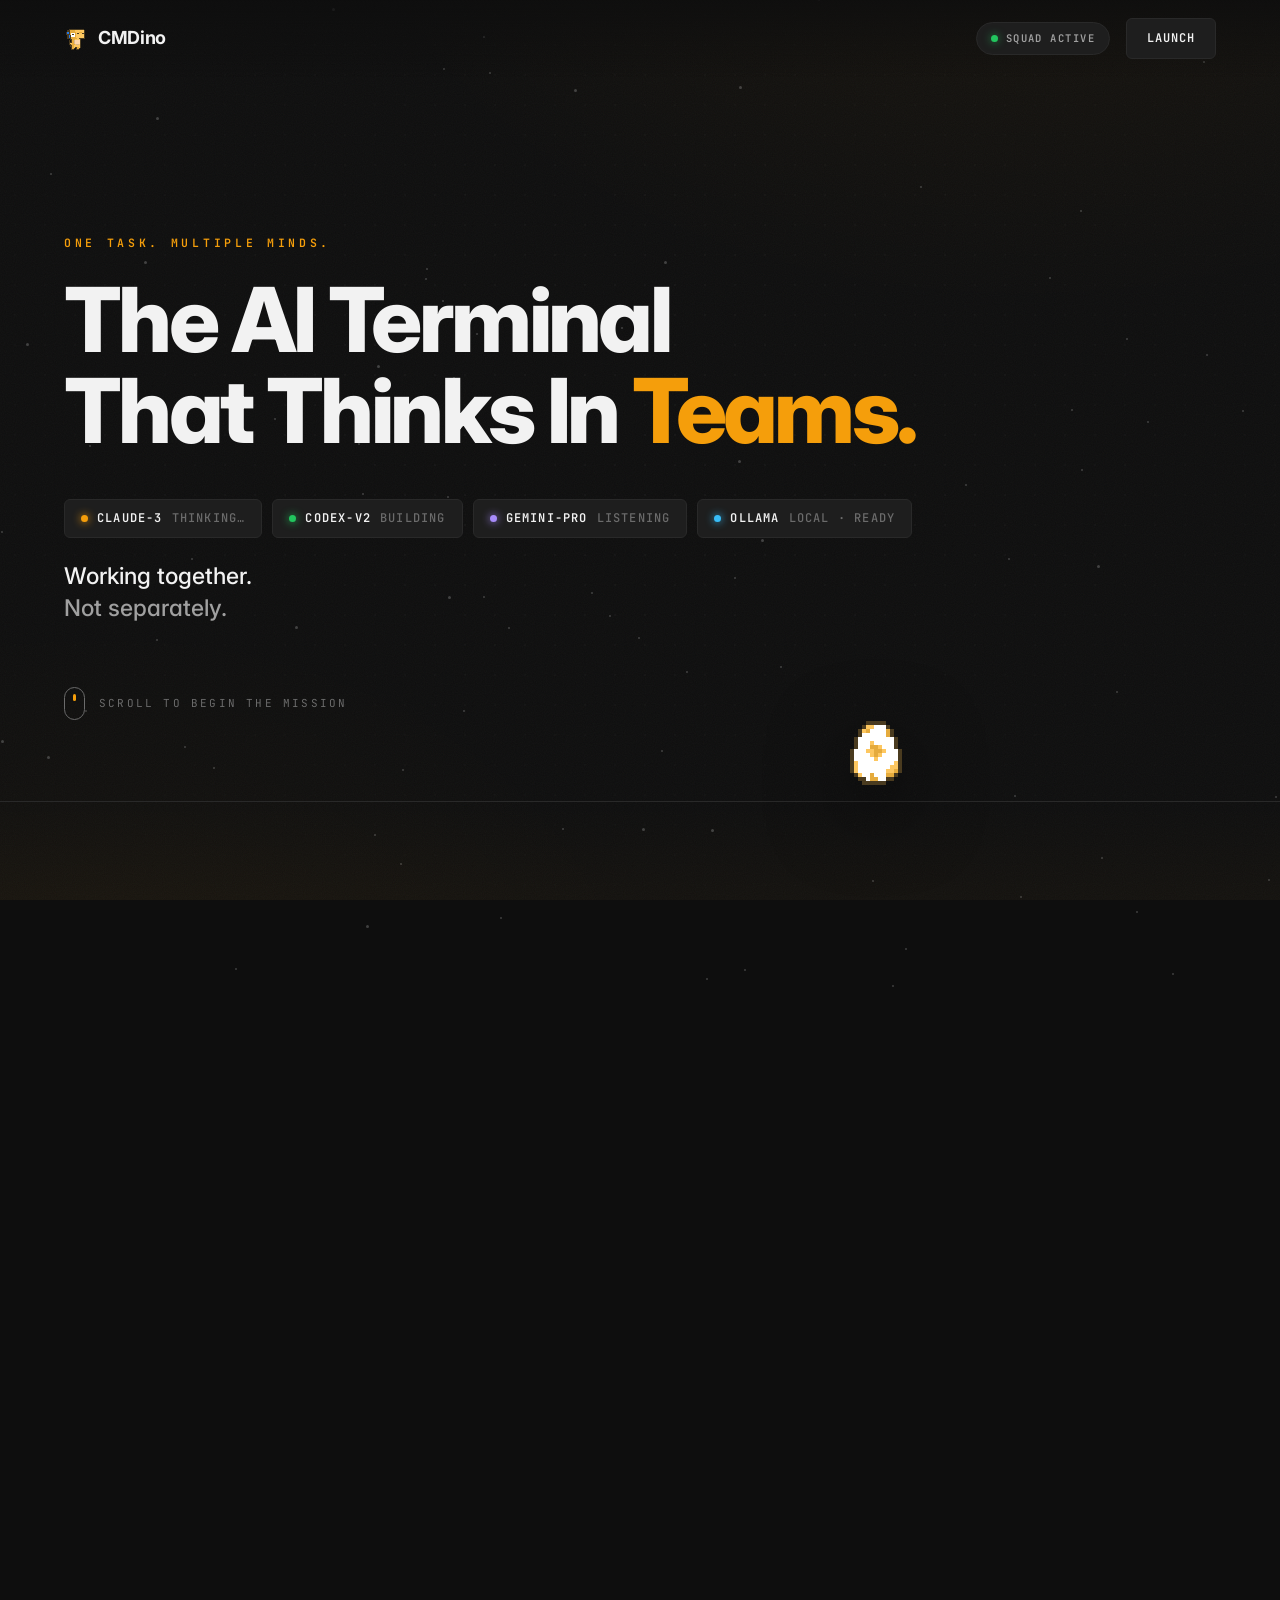
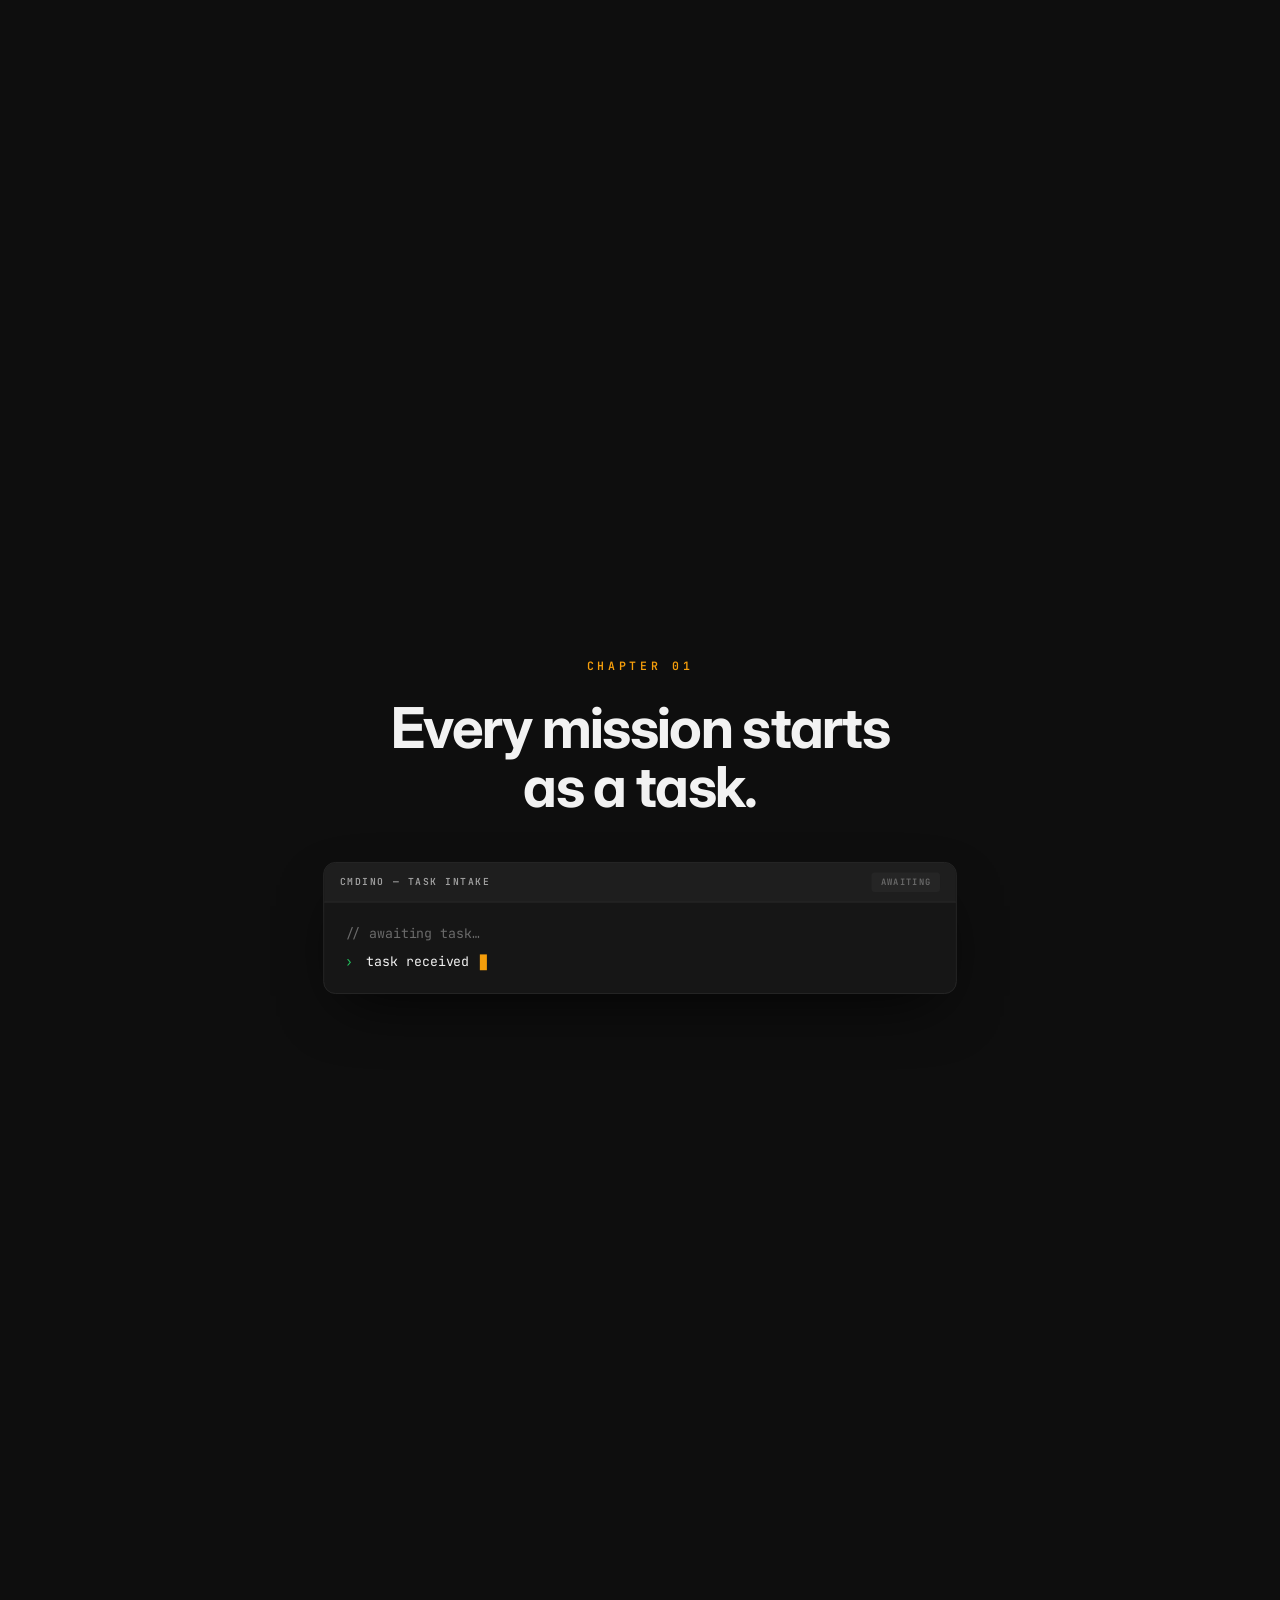
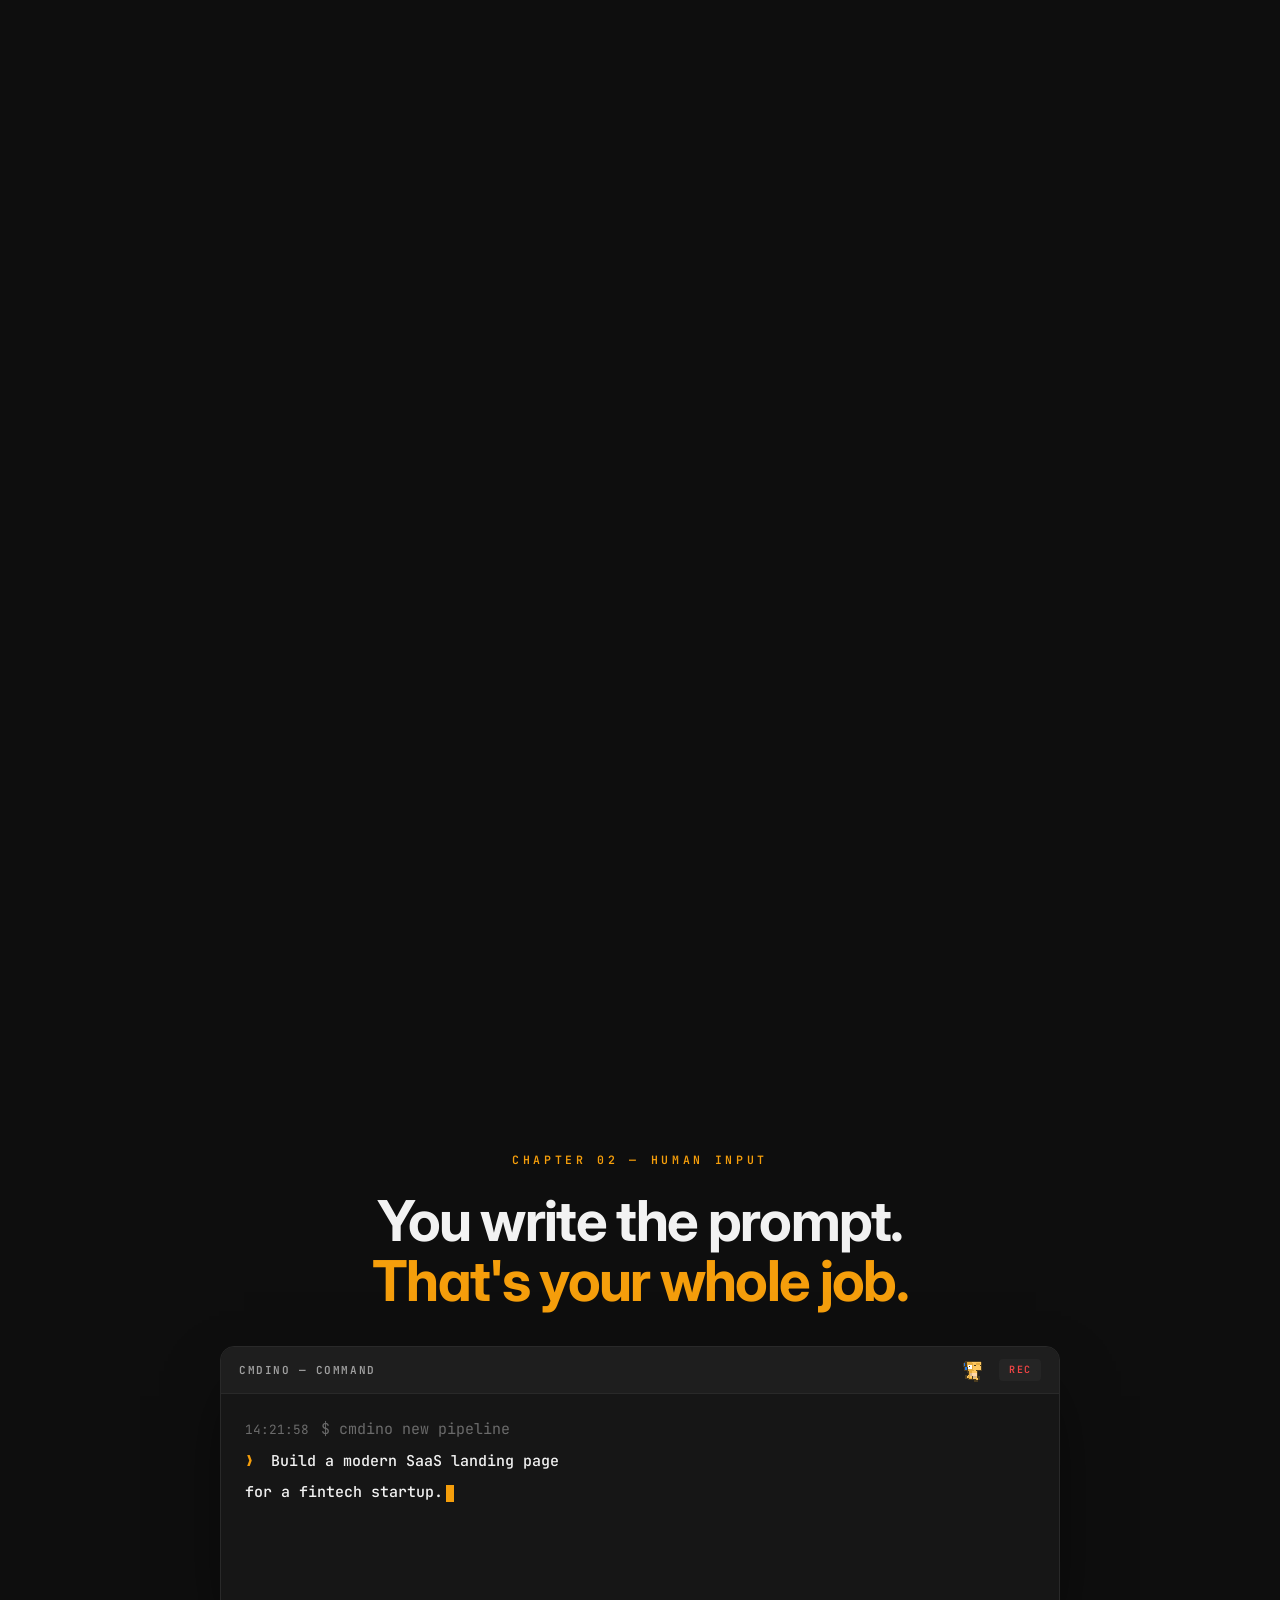
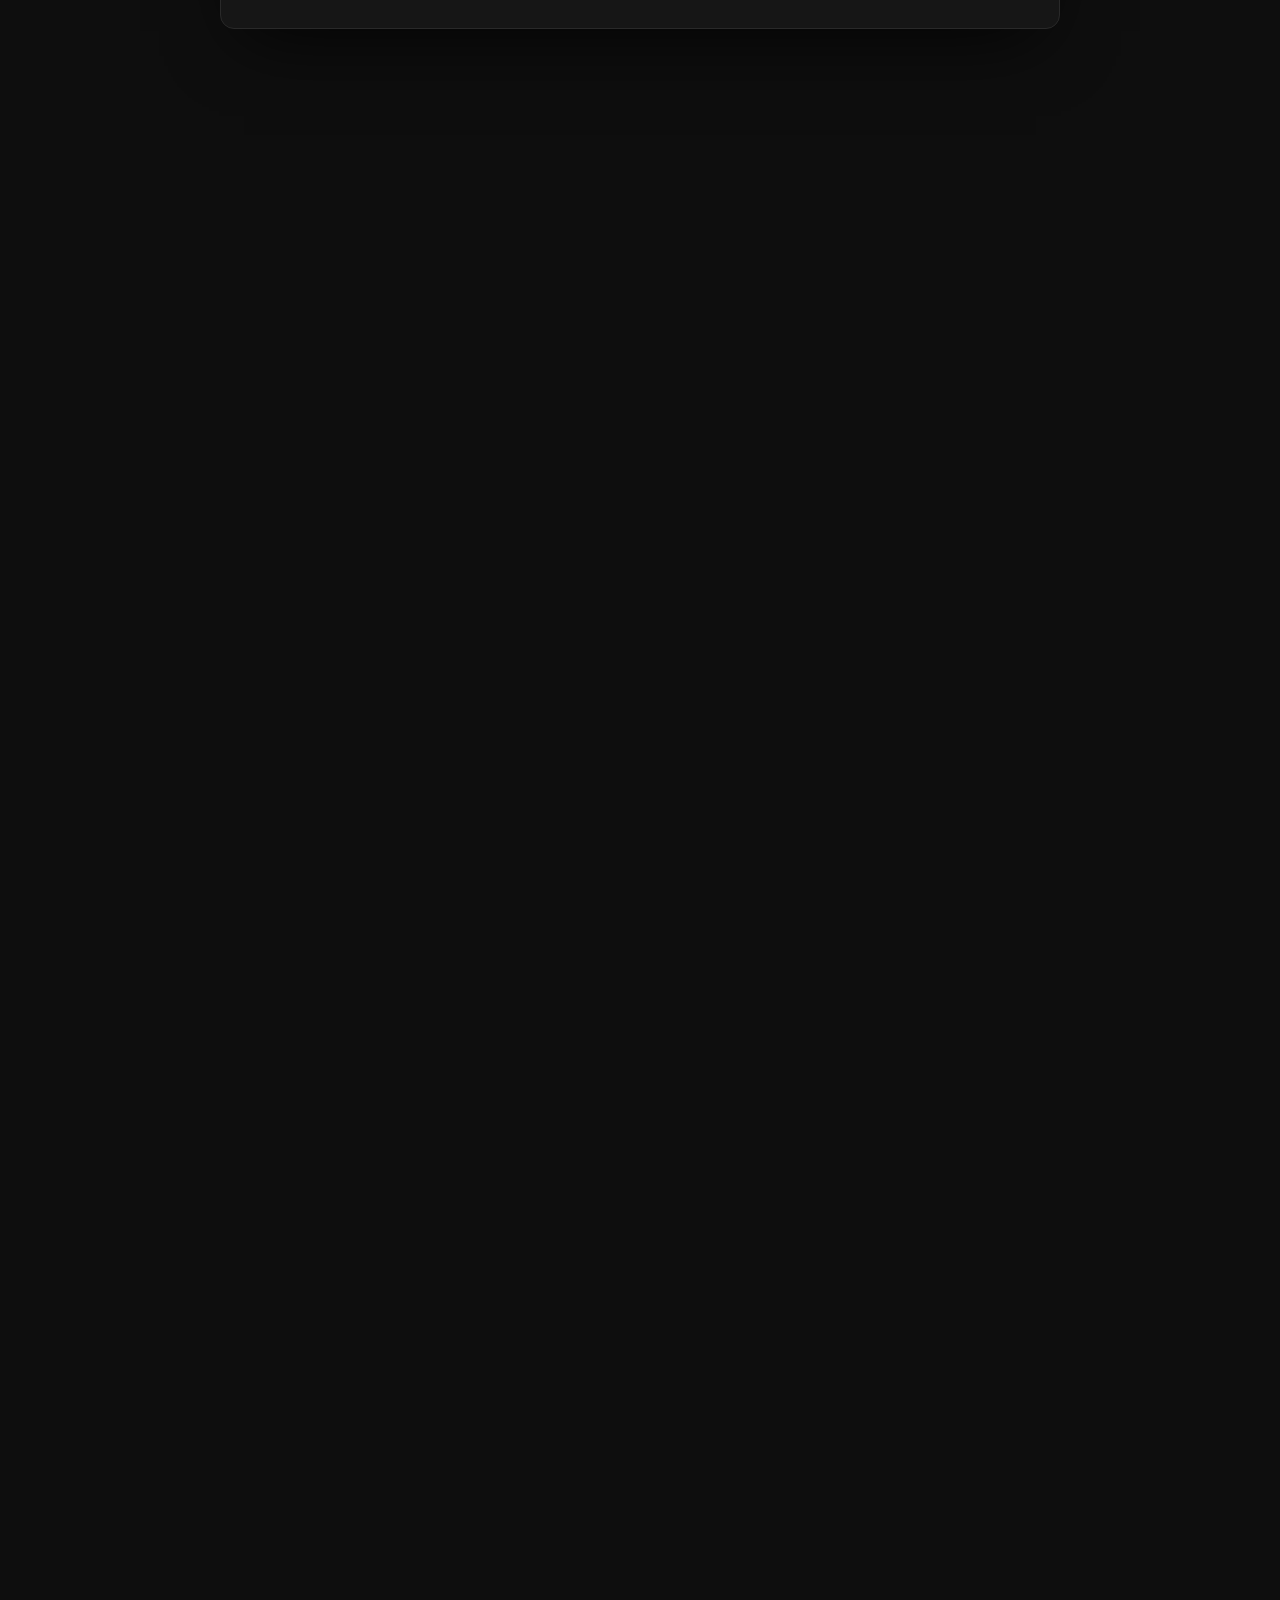
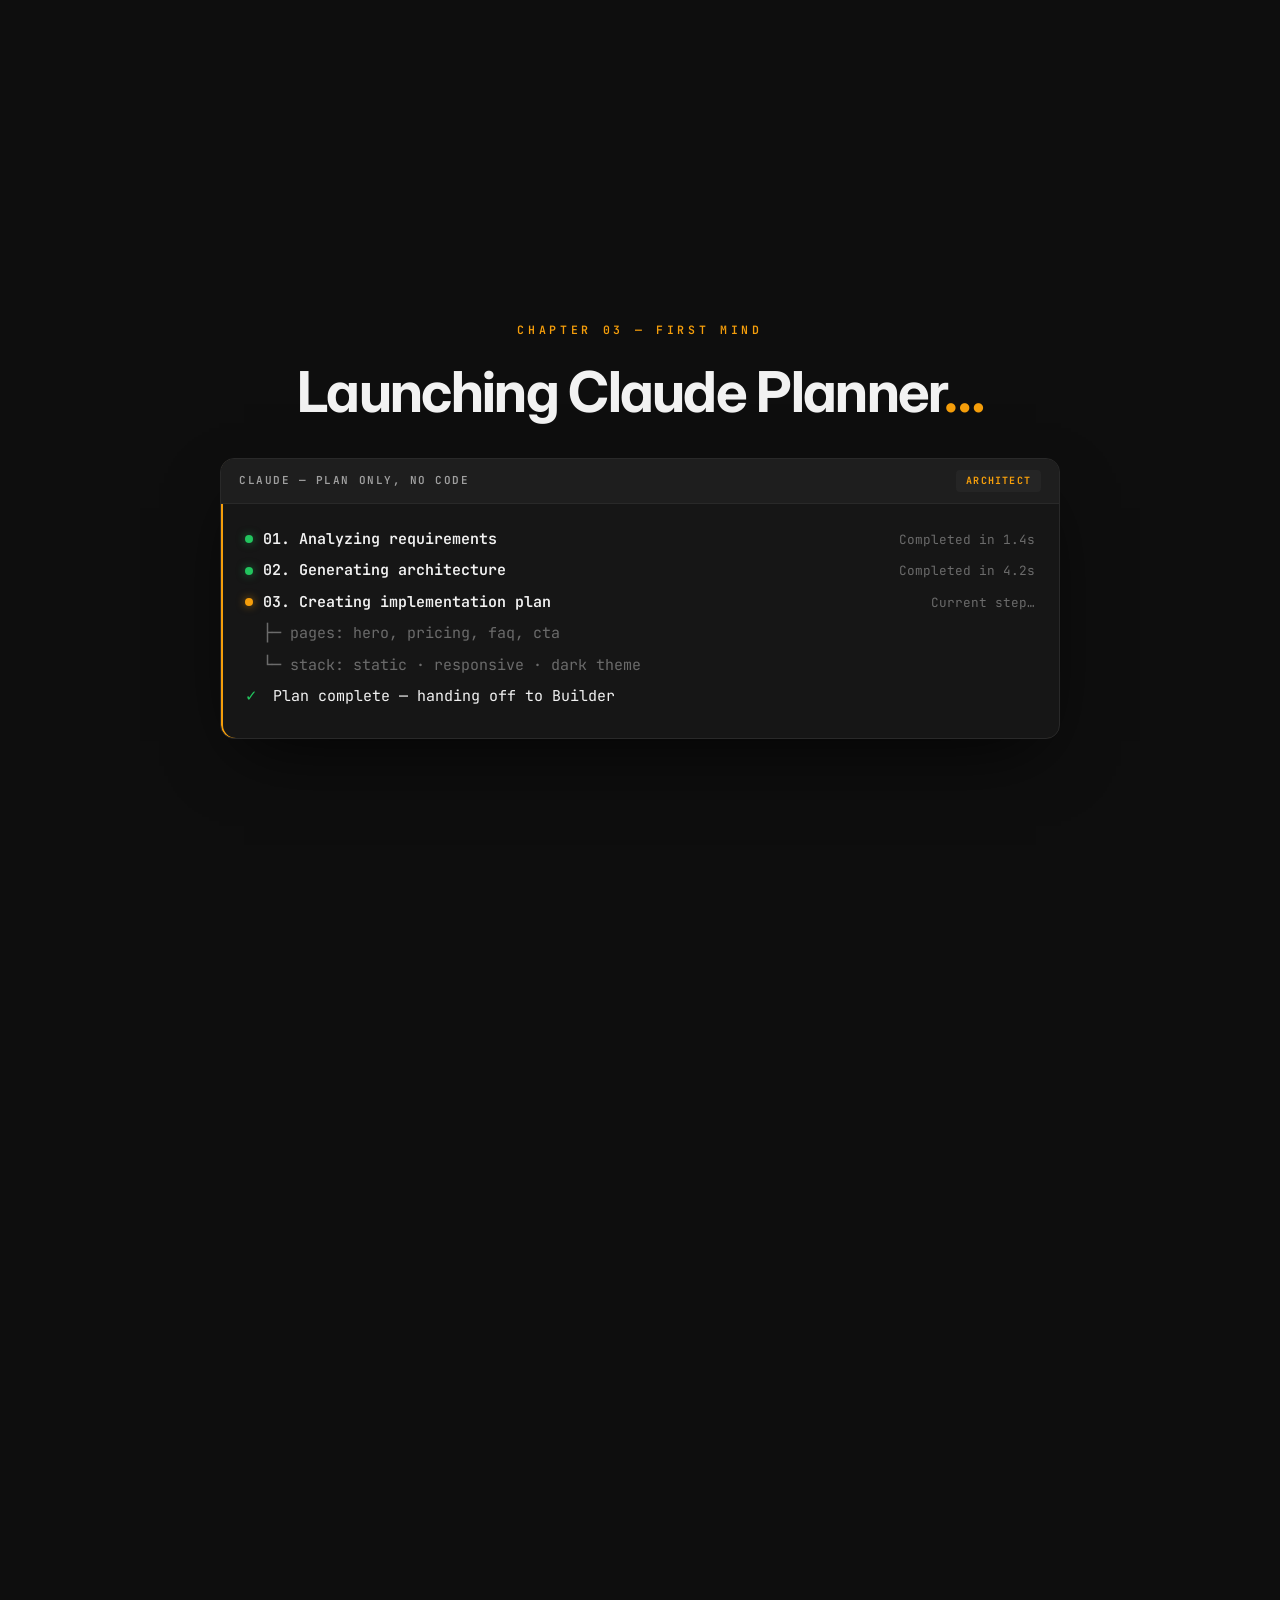
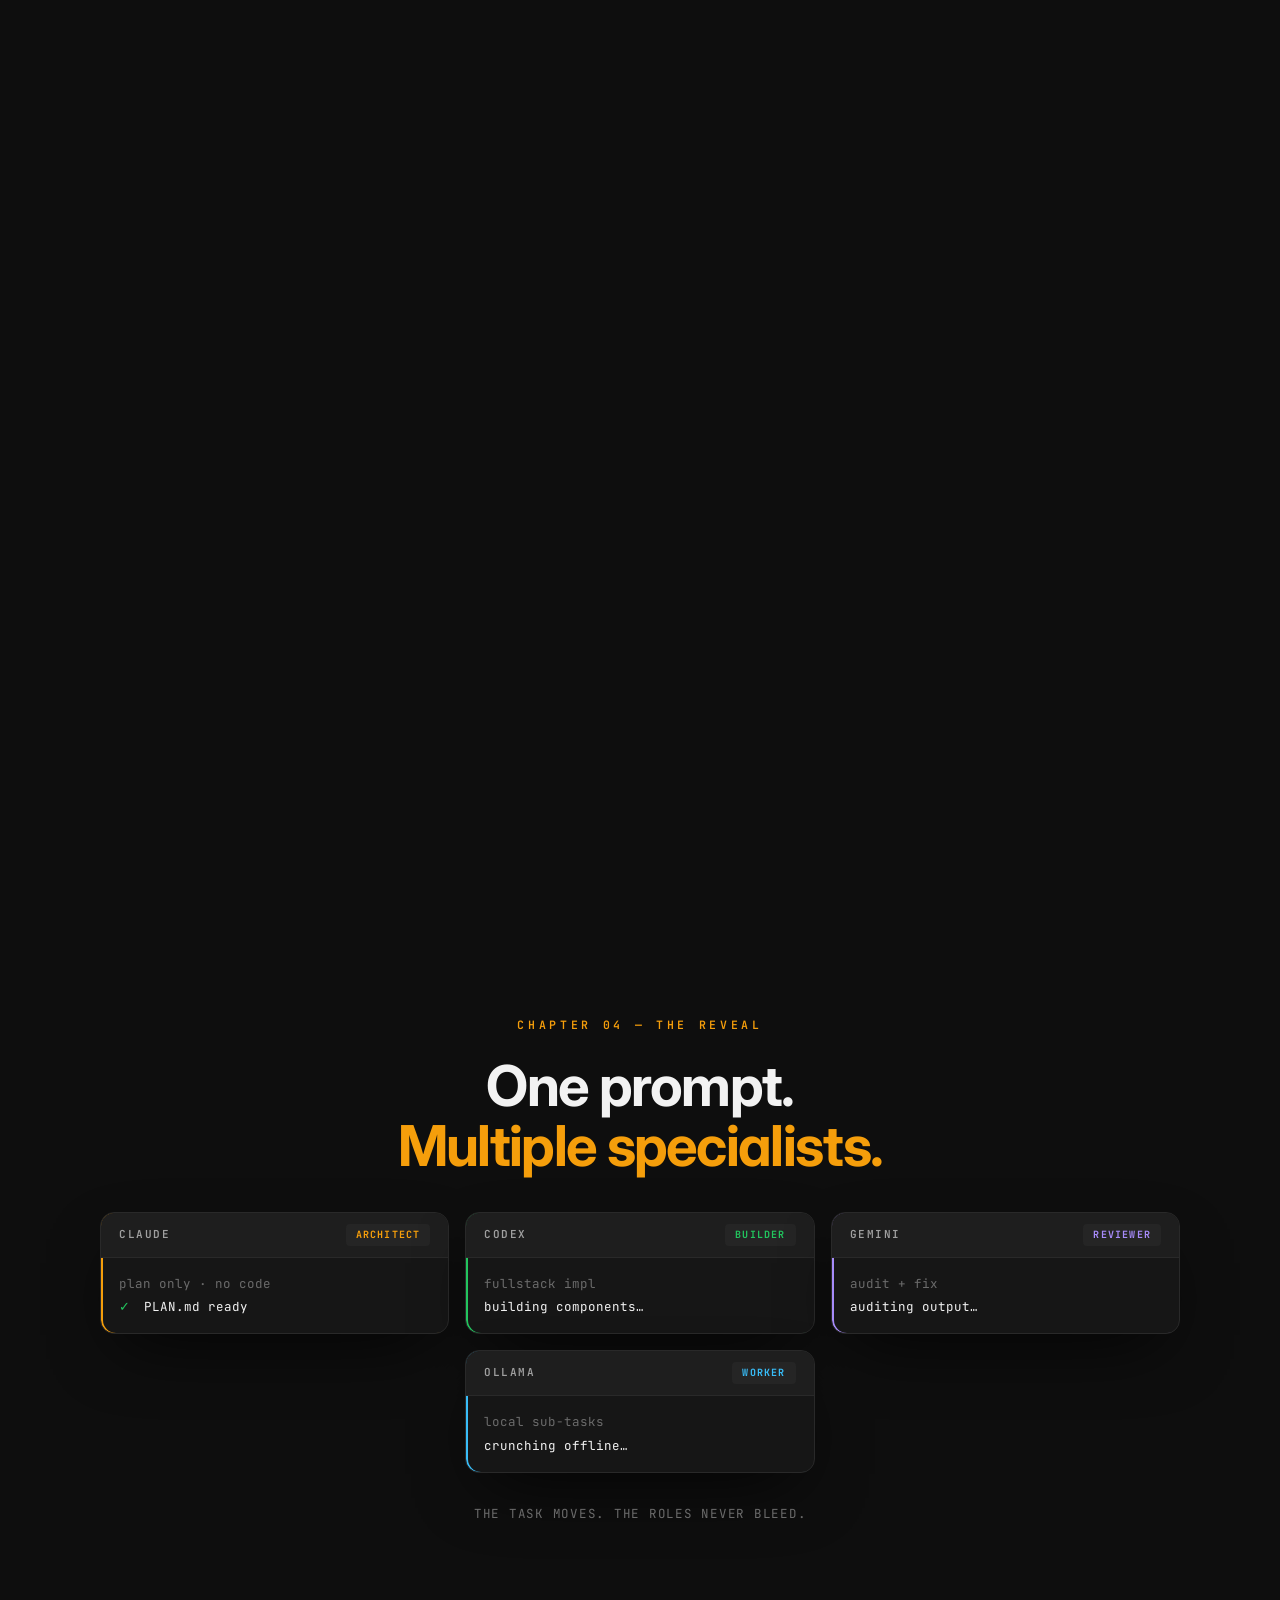
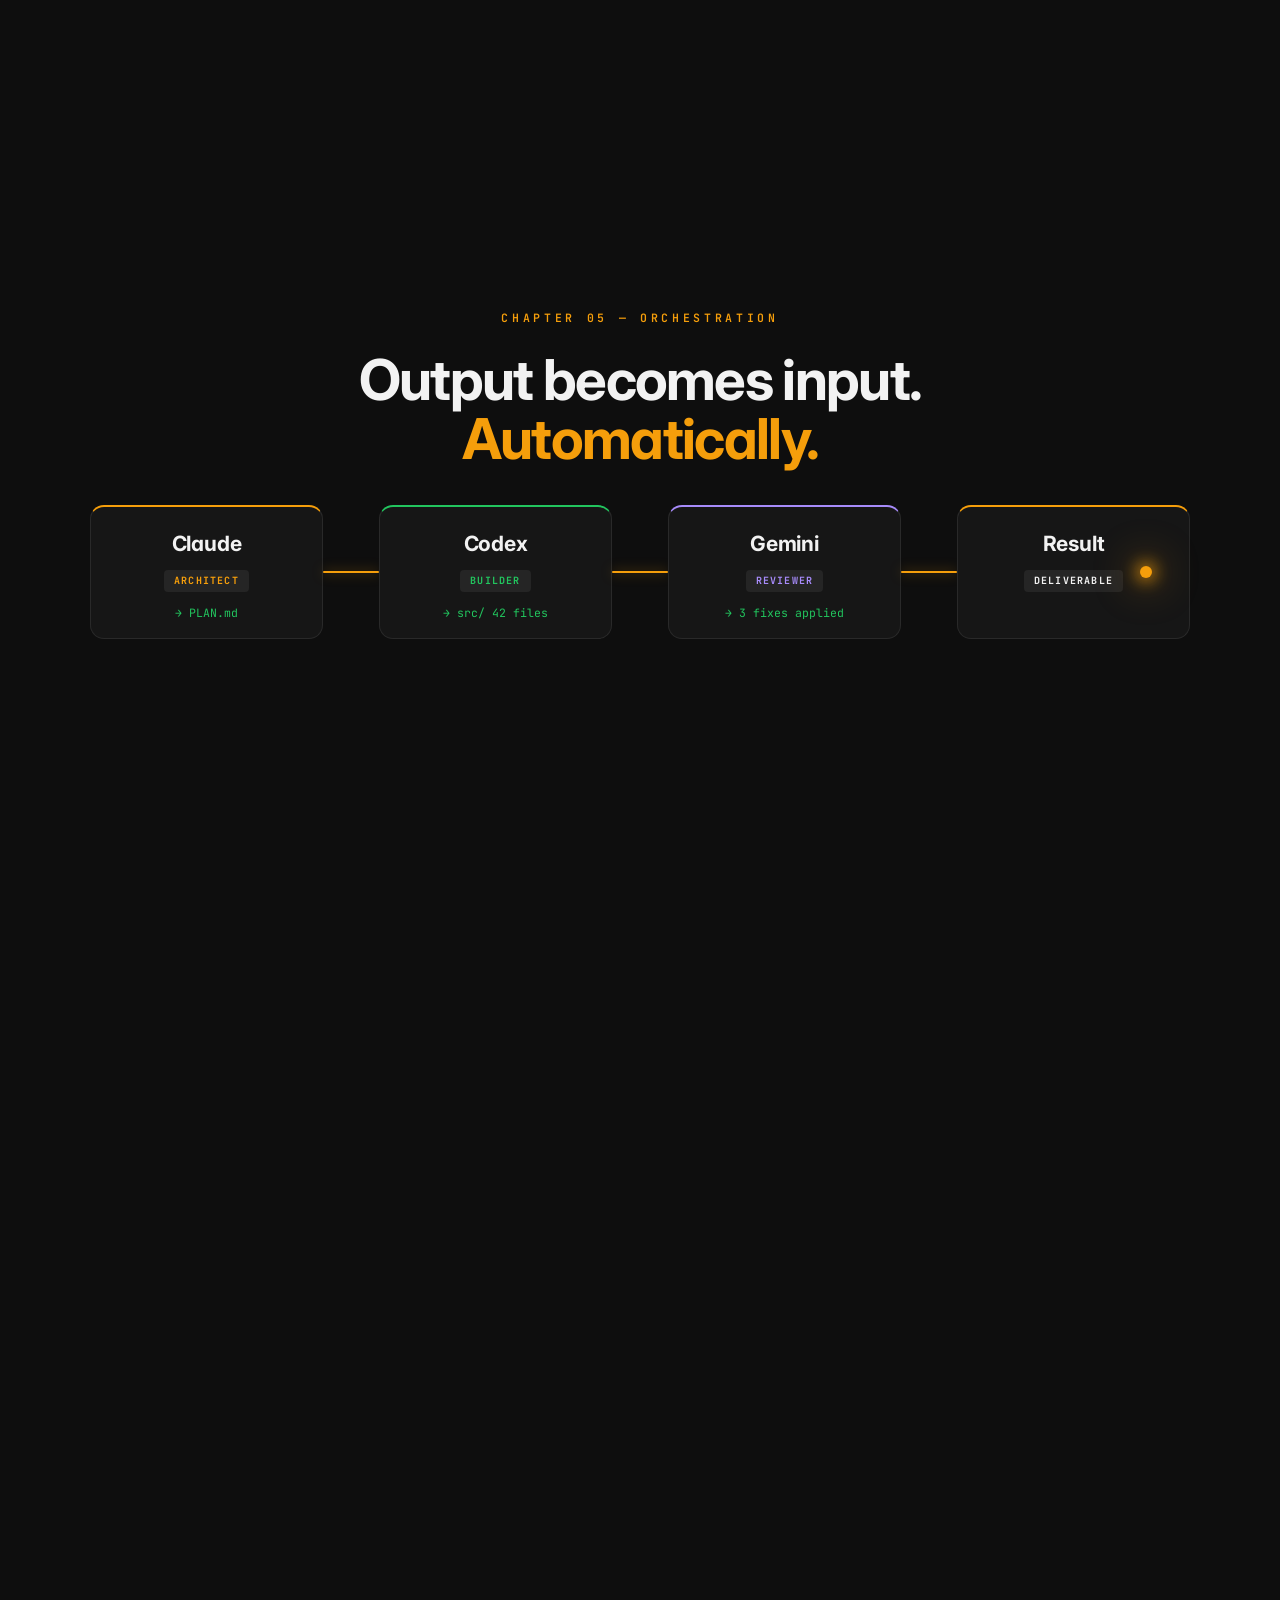
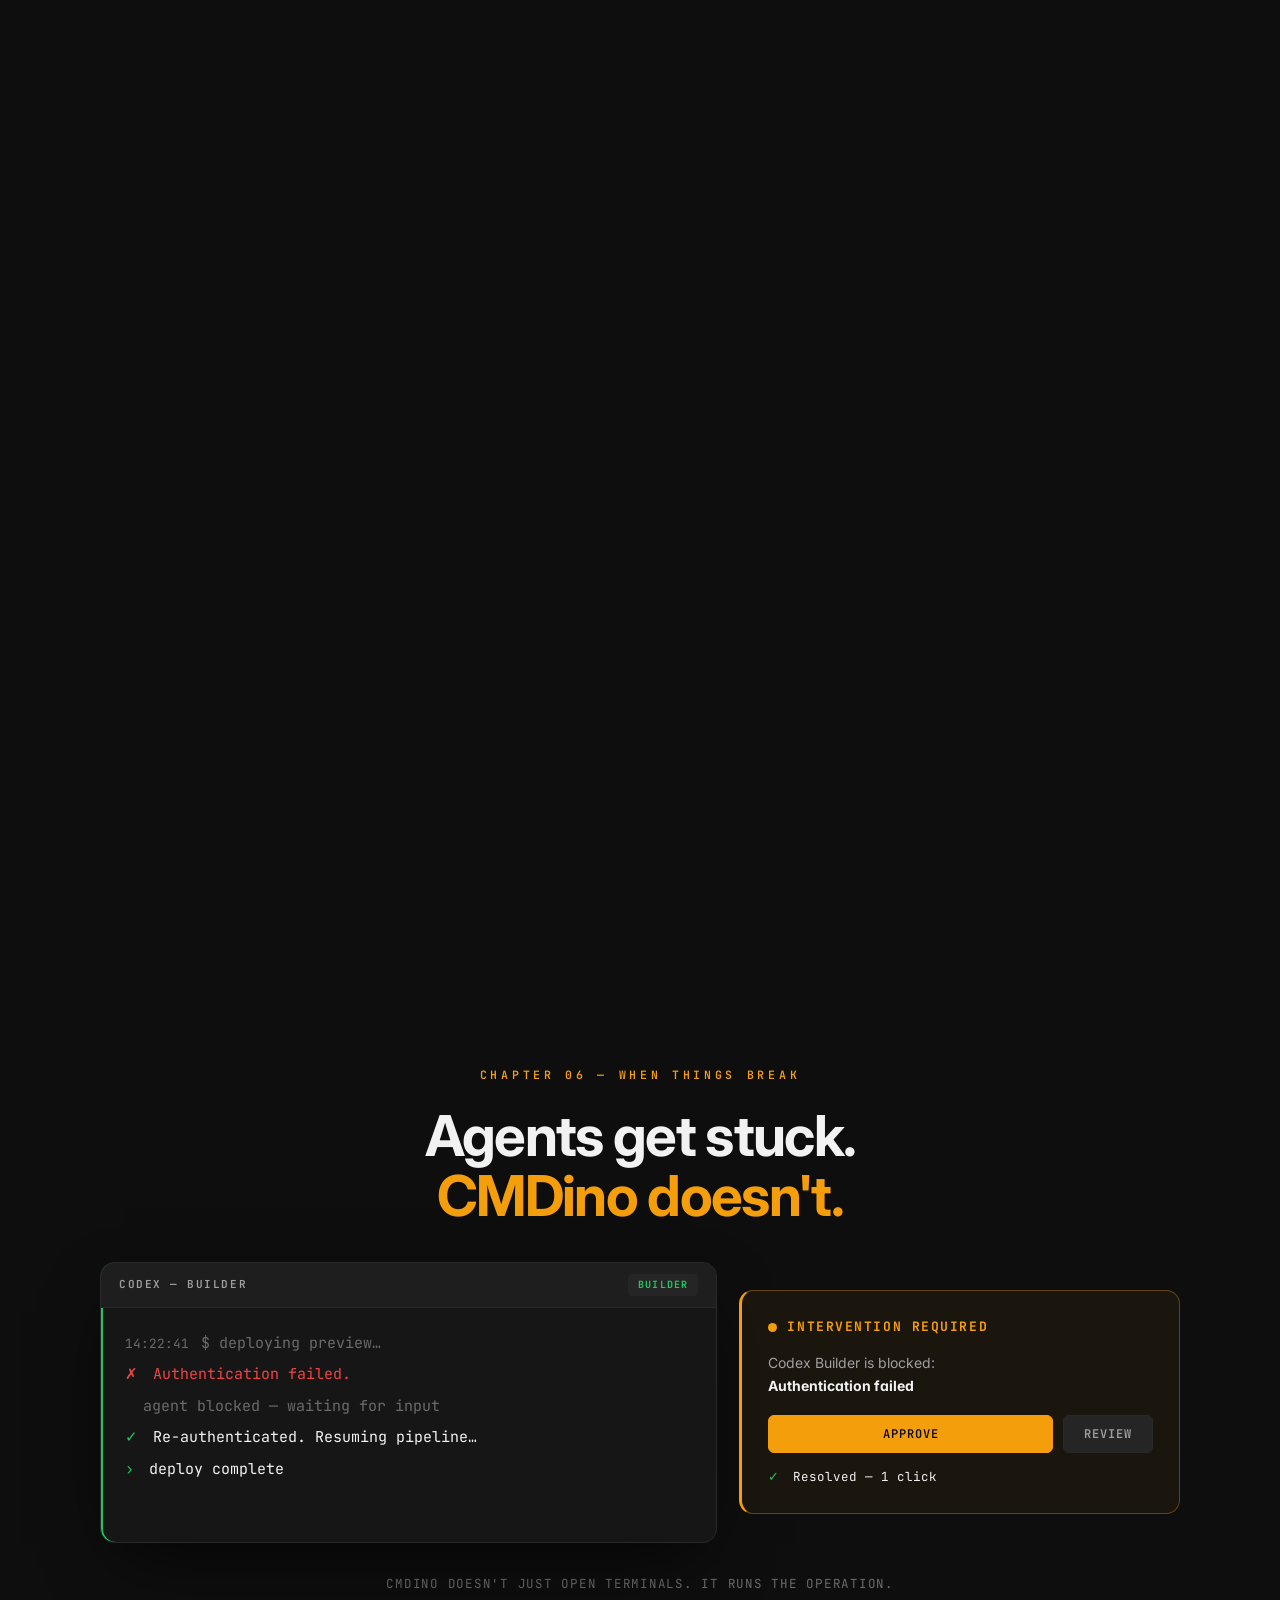
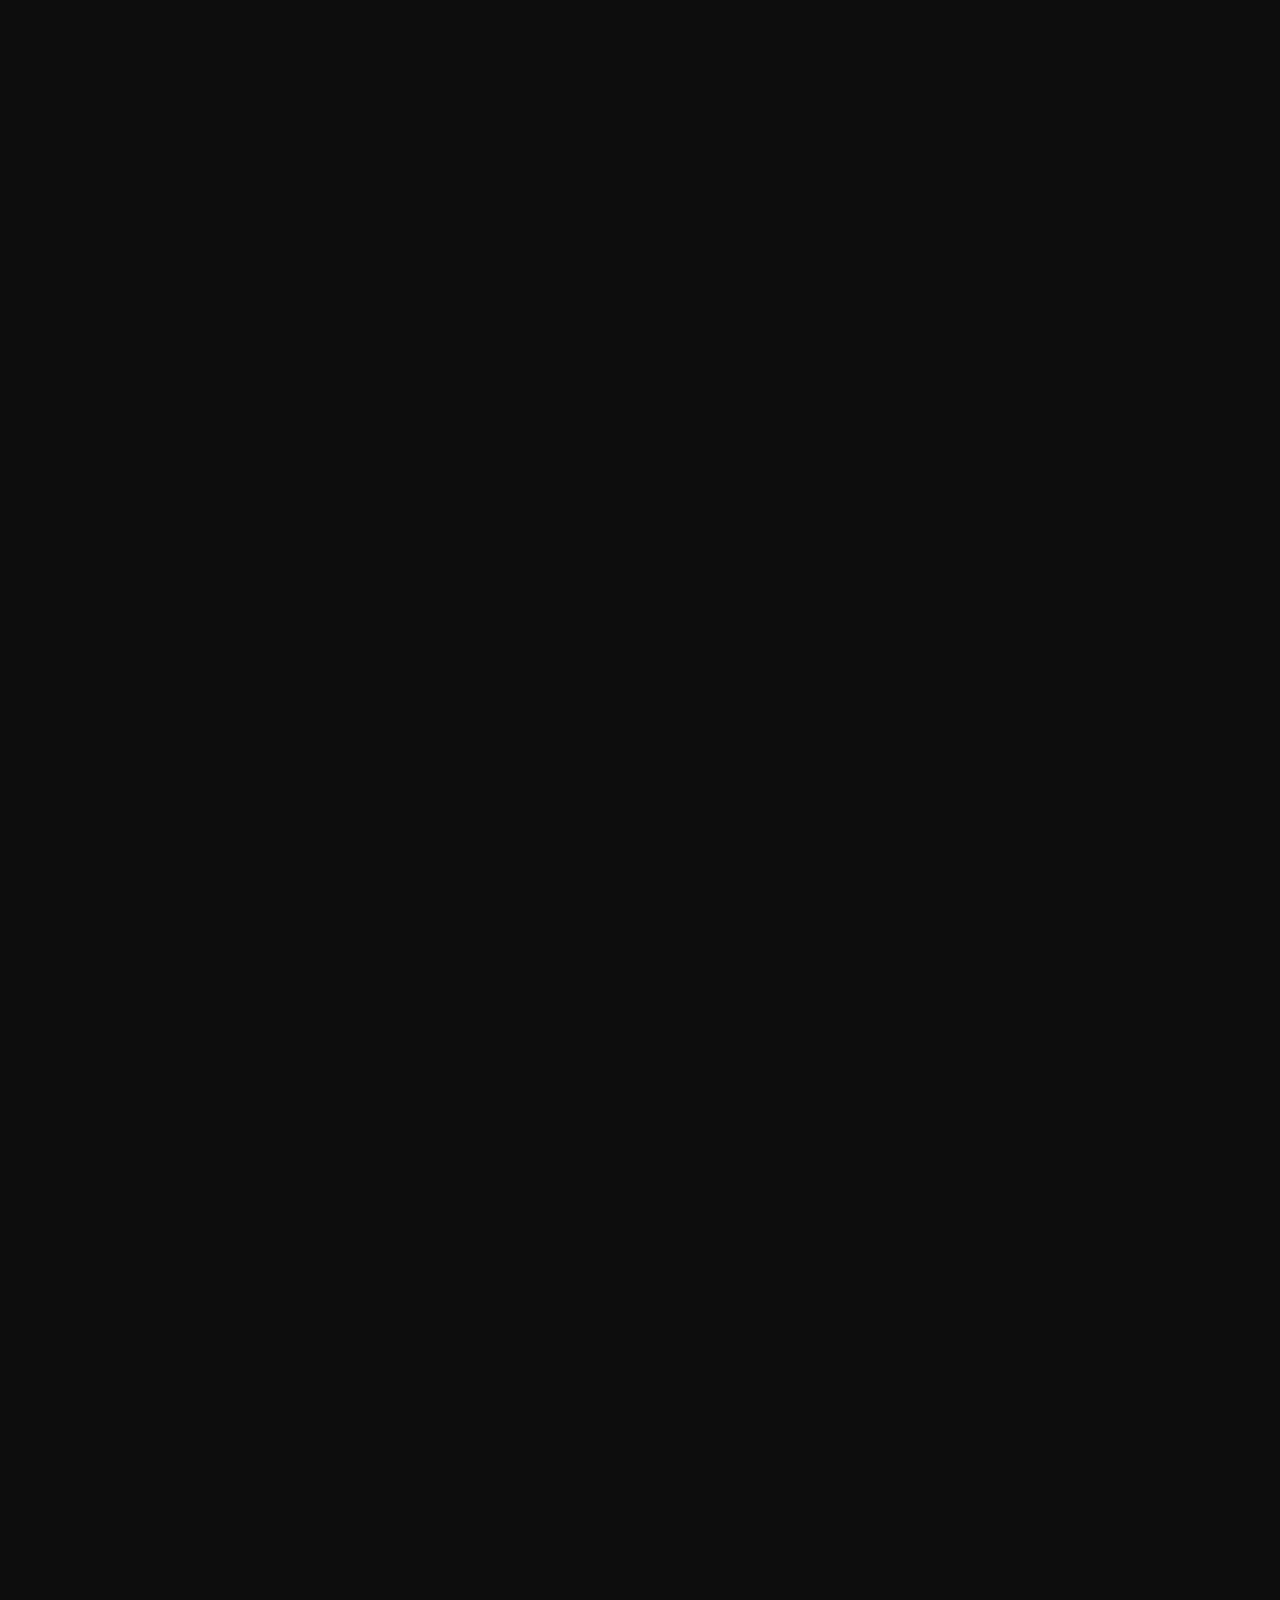
==== commit 9877e2ed: "Initial commit: CmdinoWebsite Add full website source — HTML, CSS, JS, assets, and legacy pages." ====
--- a/index.html
+++ b/index.html
@@ -244,6 +244,7 @@
       <div class="wall-rune" data-at="0.25" style="--wx:16%;--wy:30%"><span class="fc-icon">▤</span>PLAN.md<small>written by Architect</small></div>
       <div class="wall-rune" data-at="0.45" style="--wx:66%;--wy:22%"><span class="fc-icon">◈</span>MEMORY.md<small>persists across runs</small></div>
       <div class="wall-rune rune-faint" data-at="0.6" style="--wx:42%;--wy:48%"><span class="fc-icon">↻</span>last session<small>decisions remembered</small></div>
+      <div class="cave-ghost" data-at="0.45" style="--wx:84%;--wy:52%"><span class="mini-dino" data-anim="ghostIdle"></span><small>ghost of run #41</small></div>
     </div>
     <p class="scene-note" data-at="0.8">Every run reads the trail the last one left behind.</p>
   </div>
--- a/css/style.css
+++ b/css/style.css
@@ -522,6 +522,20 @@
 .wall-rune small { font-size: 11.5px; font-weight: 400; color: var(--text-muted); text-shadow: none; letter-spacing: .04em; }
 .rune-faint { color: var(--agent-gemini); text-shadow: 0 0 22px rgba(167, 139, 250, 0.5); }
 .rune-faint .fc-icon { color: var(--agent-gemini); }
+.cave-ghost {
+  position: absolute; left: var(--wx); top: var(--wy);
+  display: flex; flex-direction: column; align-items: center; gap: 10px;
+  animation: ghost-bob 3.2s ease-in-out infinite;
+}
+.cave-ghost .mini-dino { transform: scale(2.4); opacity: .8; }
+.cave-ghost small {
+  font-family: var(--font-mono); font-size: 11px; color: var(--text-muted);
+  letter-spacing: .04em; white-space: nowrap;
+}
+@keyframes ghost-bob {
+  0%, 100% { translate: 0 0; }
+  50% { translate: 0 -8px; }
+}
 
 /* ── 10 · output library ──────────────────── */
 .burst {
